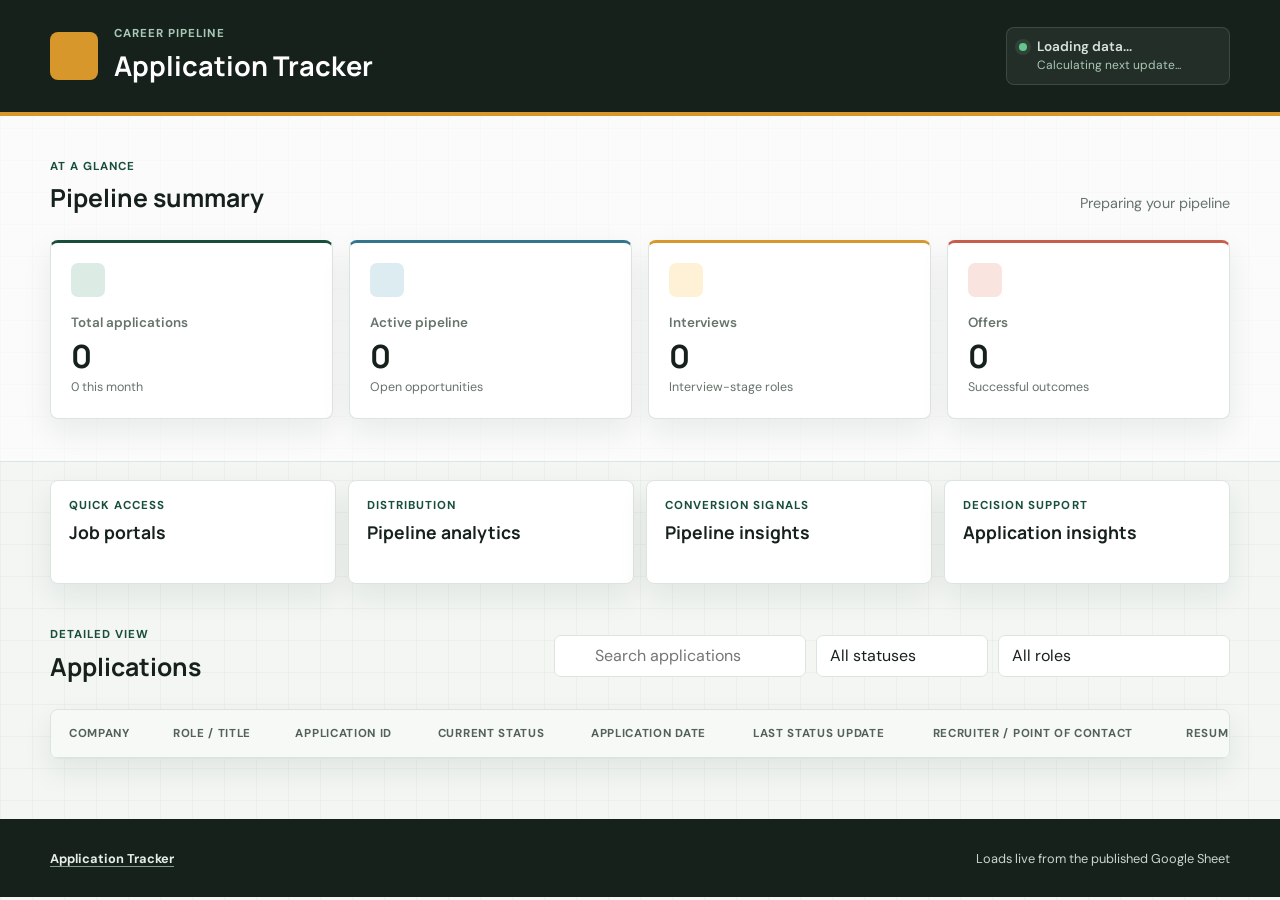
==== index.html @ a56d17dd "chore: update live sheet source" ====
<!doctype html>
<html lang="en">
<head>
  <meta charset="UTF-8">
  <meta name="viewport" content="width=device-width, initial-scale=1.0">
  <meta name="description" content="A live dashboard for tracking job applications, pipeline progress, referrals, and compensation.">
  <title>Application Tracker</title>
  <link rel="icon" href="favicon.svg" type="image/svg+xml">
  <link rel="preconnect" href="https://fonts.googleapis.com">
  <link rel="preconnect" href="https://fonts.gstatic.com" crossorigin>
  <link href="https://fonts.googleapis.com/css2?family=DM+Sans:wght@400;500;600;700&amp;family=Manrope:wght@600;700;800&amp;display=swap" rel="stylesheet">
  <link rel="stylesheet" href="styles.css">
  <script src="https://cdn.jsdelivr.net/npm/chart.js@4.4.7/dist/chart.umd.min.js" defer></script>
  <script src="https://cdn.jsdelivr.net/npm/papaparse@5.4.1/papaparse.min.js" defer></script>
  <script src="https://unpkg.com/lucide@0.468.0/dist/umd/lucide.min.js" defer></script>
  <script src="app.js" defer></script>
</head>
<body>
  <header class="site-header">
    <div class="shell header-inner">
      <div class="brand-block">
        <div class="brand-mark" aria-hidden="true"><i data-lucide="briefcase-business"></i></div>
        <div>
          <p class="eyebrow">Career pipeline</p>
          <h1>Application Tracker</h1>
        </div>
      </div>
      <div class="sync-state" title="Estimated from scheduled updates at 8:00 AM and 8:00 PM local time">
        <span class="sync-dot" aria-hidden="true"></span>
        <span class="sync-copy">
          <span id="syncLabel">Loading data...</span>
          <span id="syncCountdown">Calculating next update...</span>
        </span>
      </div>
    </div>
  </header>

  <main>
    <section class="summary-band" aria-labelledby="summaryHeading">
      <div class="shell">
        <div class="section-heading">
          <div>
            <p class="eyebrow">At a glance</p>
            <h2 id="summaryHeading">Pipeline summary</h2>
          </div>
          <p id="resultSummary" class="result-summary" aria-live="polite">Preparing your pipeline</p>
        </div>

        <div class="metrics-grid">
          <button class="metric metric-total" type="button" data-drilldown="all" title="View all applications">
            <span class="metric-icon" aria-hidden="true"><i data-lucide="files"></i></span>
            <p>Total applications</p>
            <strong id="totalMetric">0</strong>
            <span id="monthMetric">0 this month</span>
          </button>
          <button class="metric metric-active" type="button" data-drilldown="active" title="View active applications">
            <span class="metric-icon" aria-hidden="true"><i data-lucide="activity"></i></span>
            <p>Active pipeline</p>
            <strong id="activeMetric">0</strong>
            <span>Open opportunities</span>
          </button>
          <button class="metric metric-interview" type="button" data-drilldown="interview" title="View interview-stage applications">
            <span class="metric-icon" aria-hidden="true"><i data-lucide="messages-square"></i></span>
            <p>Interviews</p>
            <strong id="interviewMetric">0</strong>
            <span>Interview-stage roles</span>
          </button>
          <button class="metric metric-offer" type="button" data-drilldown="offer" title="View offers">
            <span class="metric-icon" aria-hidden="true"><i data-lucide="trophy"></i></span>
            <p>Offers</p>
            <strong id="offerMetric">0</strong>
            <span>Successful outcomes</span>
          </button>
        </div>
      </div>
    </section>

    <div class="expandable-sections shell">
    <section class="portals-section" aria-labelledby="portalsHeading">
      <div class="shell">
        <div class="section-heading compact-heading">
          <div>
            <p class="eyebrow">Quick access</p>
            <h2 id="portalsHeading">Job portals</h2>
          </div>
          <button id="toggleJobPortals" class="section-toggle" type="button" aria-label="Collapse Job portals" aria-expanded="false" aria-controls="jobPortalsContent">
            <span>Show portals</span>
            <i data-lucide="chevron-down" aria-hidden="true"></i>
          </button>
        </div>
        <nav id="jobPortalsContent" class="portal-grid" aria-label="Job application portals" hidden>
          <a class="portal-link" href="https://www.linkedin.com/jobs/" target="_blank" rel="noopener noreferrer">
            <span class="portal-logo"><img src="https://www.google.com/s2/favicons?domain=linkedin.com&amp;sz=128" alt=""></span>
            <span><strong>LinkedIn Jobs</strong><small>Professional network</small></span>
            <i data-lucide="external-link" aria-hidden="true"></i>
          </a>
          <a class="portal-link" href="https://www.dice.com/jobs" target="_blank" rel="noopener noreferrer">
            <span class="portal-logo"><img src="https://www.google.com/s2/favicons?domain=dice.com&amp;sz=128" alt=""></span>
            <span><strong>Dice</strong><small>Technology roles</small></span>
            <i data-lucide="external-link" aria-hidden="true"></i>
          </a>
          <a class="portal-link" href="https://jobright.ai/jobs/recommend" target="_blank" rel="noopener noreferrer">
            <span class="portal-logo"><img src="https://jobright.ai/favicon.ico" alt=""></span>
            <span><strong>Jobright</strong><small>AI job matching</small></span>
            <i data-lucide="external-link" aria-hidden="true"></i>
          </a>
          <a class="portal-link" href="https://www.indeed.com/" target="_blank" rel="noopener noreferrer">
            <span class="portal-logo"><img src="https://cdn.simpleicons.org/indeed" alt=""></span>
            <span><strong>Indeed</strong><small>Broad job search</small></span>
            <i data-lucide="external-link" aria-hidden="true"></i>
          </a>
          <a class="portal-link" href="https://www.glassdoor.com/Job/index.htm" target="_blank" rel="noopener noreferrer">
            <span class="portal-logo"><img src="https://cdn.simpleicons.org/glassdoor" alt=""></span>
            <span><strong>Glassdoor</strong><small>Jobs and company research</small></span>
            <i data-lucide="external-link" aria-hidden="true"></i>
          </a>
          <a class="portal-link" href="https://www.builtinseattle.com/jobs" target="_blank" rel="noopener noreferrer">
            <span class="portal-logo"><img src="https://www.google.com/s2/favicons?domain=builtinseattle.com&amp;sz=128" alt=""></span>
            <span><strong>Built In Seattle</strong><small>Local technology roles</small></span>
            <i data-lucide="external-link" aria-hidden="true"></i>
          </a>
          <a class="portal-link" href="https://wellfound.com/jobs" target="_blank" rel="noopener noreferrer">
            <span class="portal-logo"><img src="https://cdn.simpleicons.org/wellfound" alt=""></span>
            <span><strong>Wellfound</strong><small>Startup opportunities</small></span>
            <i data-lucide="external-link" aria-hidden="true"></i>
          </a>
          <a class="portal-link" href="https://www.levels.fyi/jobs" target="_blank" rel="noopener noreferrer">
            <span class="portal-logo"><img src="https://www.google.com/s2/favicons?domain=levels.fyi&amp;sz=128" alt=""></span>
            <span><strong>Levels.fyi Jobs</strong><small>Technology compensation</small></span>
            <i data-lucide="external-link" aria-hidden="true"></i>
          </a>
          <a class="portal-link" href="https://apply.careers.microsoft.com/careers" target="_blank" rel="noopener noreferrer">
            <span class="portal-logo"><img src="https://www.google.com/s2/favicons?domain=microsoft.com&amp;sz=128" alt=""></span>
            <span><strong>Microsoft Careers</strong><small>Direct applications</small></span>
            <i data-lucide="external-link" aria-hidden="true"></i>
          </a>
          <a class="portal-link" href="https://www.amazon.jobs/en/search" target="_blank" rel="noopener noreferrer">
            <span class="portal-logo"><img src="https://www.google.com/s2/favicons?domain=amazon.jobs&amp;sz=128" alt=""></span>
            <span><strong>Amazon Jobs</strong><small>Direct applications</small></span>
            <i data-lucide="external-link" aria-hidden="true"></i>
          </a>
          <a class="portal-link" href="https://www.google.com/about/careers/applications/jobs/results/" target="_blank" rel="noopener noreferrer">
            <span class="portal-logo"><img src="https://cdn.simpleicons.org/google" alt=""></span>
            <span><strong>Google Careers</strong><small>Direct applications</small></span>
            <i data-lucide="external-link" aria-hidden="true"></i>
          </a>
          <a class="portal-link" href="https://www.usajobs.gov/" target="_blank" rel="noopener noreferrer">
            <span class="portal-logo"><img src="https://www.google.com/s2/favicons?domain=usajobs.gov&amp;sz=128" alt=""></span>
            <span><strong>USAJOBS</strong><small>Federal opportunities</small></span>
            <i data-lucide="external-link" aria-hidden="true"></i>
          </a>
        </nav>
      </div>
    </section>

    <section class="analytics-section" aria-labelledby="analyticsHeading">
      <div class="shell">
        <div class="section-heading compact-heading">
          <div>
            <p class="eyebrow">Distribution</p>
            <h2 id="analyticsHeading">Pipeline analytics</h2>
          </div>
          <button id="togglePipelineAnalytics" class="section-toggle" type="button" aria-label="Collapse Pipeline analytics" aria-expanded="false" aria-controls="pipelineAnalyticsContent">
            <span>Show analytics</span>
            <i data-lucide="chevron-down" aria-hidden="true"></i>
          </button>
        </div>
        <div id="pipelineAnalyticsContent" class="collapsible-section-content" hidden>
          <div class="insight-carousel-controls" aria-label="Pipeline analytics navigation">
            <button id="previousAnalytics" type="button" title="Previous analytics card" aria-label="Previous analytics card">
              <i data-lucide="chevron-left" aria-hidden="true"></i>
            </button>
            <span id="analyticsPosition" aria-live="polite">1 of 2</span>
            <button id="nextAnalytics" type="button" title="Next analytics card" aria-label="Next analytics card">
              <i data-lucide="chevron-right" aria-hidden="true"></i>
            </button>
          </div>
          <div id="analyticsCarouselViewport" class="visual-carousel-viewport" tabindex="0" aria-label="Pipeline analytics cards">
            <div class="visual-carousel-track">
          <article class="chart-panel visual-carousel-card">
            <div class="panel-heading">
              <div>
                <h3>Applications by status</h3>
                <p>Current position across the pipeline</p>
              </div>
              <i data-lucide="pie-chart" aria-hidden="true"></i>
            </div>
            <div class="chart-frame"><canvas id="statusChart" role="img" aria-label="Applications by status. Select a chart segment to view matching applications."></canvas></div>
          </article>
          <article class="chart-panel visual-carousel-card">
            <div class="panel-heading">
              <div>
                <h3>Applications submitted</h3>
                <p>Daily volume over the last 30 days</p>
              </div>
              <i data-lucide="calendar-range" aria-hidden="true"></i>
            </div>
            <div class="chart-frame"><canvas id="timelineChart" role="img" aria-label="Applications submitted during the last 30 days."></canvas></div>
          </article>
            </div>
          </div>
        </div>
      </div>
    </section>

    <section class="insights-section" aria-labelledby="insightsHeading">
      <div class="shell">
        <div class="section-heading compact-heading">
          <div>
            <p class="eyebrow">Conversion signals</p>
            <h2 id="insightsHeading">Pipeline insights</h2>
          </div>
          <button id="togglePipelineInsights" class="section-toggle" type="button" aria-label="Collapse Pipeline insights" aria-expanded="false" aria-controls="pipelineInsightsContent">
            <span>Show insights</span>
            <i data-lucide="chevron-down" aria-hidden="true"></i>
          </button>
        </div>
        <div id="pipelineInsightsContent" class="collapsible-section-content" hidden>
          <div class="insight-carousel-controls" aria-label="Pipeline insights navigation">
            <button id="previousPipelineInsight" type="button" title="Previous pipeline insight" aria-label="Previous pipeline insight">
              <i data-lucide="chevron-left" aria-hidden="true"></i>
            </button>
            <span id="pipelineInsightPosition" aria-live="polite">1 of 2</span>
            <button id="nextPipelineInsight" type="button" title="Next pipeline insight" aria-label="Next pipeline insight">
              <i data-lucide="chevron-right" aria-hidden="true"></i>
            </button>
          </div>
          <div id="pipelineInsightsCarouselViewport" class="visual-carousel-viewport" tabindex="0" aria-label="Pipeline insight cards">
            <div class="visual-carousel-track">
          <article class="chart-panel visual-carousel-card">
            <div class="panel-heading">
              <div>
                <h3>Interview-stage funnel</h3>
                <p>Progression reported in the Interview Stage column</p>
              </div>
              <i data-lucide="funnel" aria-hidden="true"></i>
            </div>
            <div id="stageFunnel" class="stage-funnel" aria-label="Interview stage funnel"></div>
          </article>
          <article class="chart-panel visual-carousel-card">
            <div class="panel-heading">
              <div>
                <h3>Referral impact</h3>
                <p>Interview rate for referred and direct applications</p>
              </div>
              <i data-lucide="users" aria-hidden="true"></i>
            </div>
            <div class="referral-summary">
              <div><strong id="referredCount">0</strong><span>With referral</span></div>
              <div><strong id="directCount">0</strong><span>Without referral</span></div>
              <div><strong id="referralLift">N/A</strong><span>Interview-rate lift</span></div>
            </div>
            <div class="chart-frame referral-frame"><canvas id="referralChart" role="img" aria-label="Referral and interview outcome comparison."></canvas></div>
            <p id="referralNote" class="data-note"></p>
          </article>
            </div>
          </div>
        </div>
      </div>
    </section>

    <section class="intelligence-section" aria-labelledby="intelligenceHeading">
      <div class="shell">
        <div class="section-heading compact-heading">
          <div>
            <p class="eyebrow">Decision support</p>
            <h2 id="intelligenceHeading">Application insights</h2>
          </div>
          <button id="toggleApplicationInsights" class="section-toggle" type="button" aria-label="Collapse Application insights" aria-expanded="false" aria-controls="applicationInsightsContent">
            <span>Show insights</span>
            <i data-lucide="chevron-down" aria-hidden="true"></i>
          </button>
        </div>
        <div id="applicationInsightsContent" class="collapsible-section-content" hidden>
          <div class="insight-carousel-controls" aria-label="Application insight navigation">
            <button id="previousInsights" type="button" title="Previous insights" aria-label="Previous insights">
              <i data-lucide="chevron-left" aria-hidden="true"></i>
            </button>
            <span id="insightPosition" aria-live="polite">1-2 of 8</span>
            <button id="nextInsights" type="button" title="Next insights" aria-label="Next insights">
              <i data-lucide="chevron-right" aria-hidden="true"></i>
            </button>
          </div>
          <div id="insightCarouselViewport" class="insight-carousel-viewport" tabindex="0" aria-label="Application insight cards">
            <div class="intelligence-grid">
          <article class="insight-panel">
            <div class="panel-heading">
              <div><h3>Pipeline health</h3><p>Active, stale, and waiting applications</p></div>
              <i data-lucide="heart-pulse" aria-hidden="true"></i>
            </div>
            <div id="pipelineHealthInsight" class="insight-content"></div>
          </article>
          <article class="insight-panel">
            <div class="panel-heading">
              <div><h3>Response & interview rates</h3><p>Conversion across the complete portfolio</p></div>
              <i data-lucide="messages-square" aria-hidden="true"></i>
            </div>
            <div id="responseInsight" class="insight-content"></div>
          </article>
          <article class="insight-panel">
            <div class="panel-heading">
              <div><h3>Application aging</h3><p>Time since the latest recorded activity</p></div>
              <i data-lucide="hourglass" aria-hidden="true"></i>
            </div>
            <div id="agingInsight" class="insight-content"></div>
          </article>
          <article class="insight-panel">
            <div class="panel-heading">
              <div><h3>Source effectiveness</h3><p>Volume and interview conversion by portal</p></div>
              <i data-lucide="radio-tower" aria-hidden="true"></i>
            </div>
            <div id="sourceInsight" class="insight-content"></div>
          </article>
          <article class="insight-panel">
            <div class="panel-heading">
              <div><h3>Company insights</h3><p>Pipeline concentration and outcomes</p></div>
              <i data-lucide="building-2" aria-hidden="true"></i>
            </div>
            <div id="companyInsight" class="insight-content"></div>
          </article>
          <article class="insight-panel">
            <div class="panel-heading">
              <div><h3>Role insights</h3><p>Targeting patterns and conversion</p></div>
              <i data-lucide="briefcase-business" aria-hidden="true"></i>
            </div>
            <div id="roleInsight" class="insight-content"></div>
          </article>
          <article class="insight-panel action-panel">
            <div class="panel-heading">
              <div><h3>Action center</h3><p>Records that need attention or enrichment</p></div>
              <i data-lucide="list-checks" aria-hidden="true"></i>
            </div>
            <div id="actionInsight" class="insight-content"></div>
          </article>
          <article class="insight-panel">
            <div class="panel-heading">
              <div><h3>Weekly cadence</h3><p>This week compared with the prior week</p></div>
              <i data-lucide="calendar-clock" aria-hidden="true"></i>
            </div>
            <div id="weeklyInsight" class="insight-content"></div>
          </article>
            </div>
          </div>
        </div>
      </div>
    </section>

    </div>

    <section class="applications-section" aria-labelledby="applicationsHeading">
      <div class="shell">
        <div class="section-heading applications-heading">
          <div>
            <p class="eyebrow">Detailed view</p>
            <h2 id="applicationsHeading">Applications</h2>
          </div>
          <div class="filters" role="search">
            <label class="search-control">
              <i data-lucide="search" aria-hidden="true"></i>
              <span class="sr-only">Search applications</span>
              <input id="searchInput" type="search" placeholder="Search applications" autocomplete="off">
            </label>
            <label class="select-control">
              <span class="sr-only">Filter by status</span>
              <select id="statusFilter">
                <option value="">All statuses</option>
              </select>
              <i data-lucide="chevron-down" aria-hidden="true"></i>
            </label>
            <label class="select-control role-control">
              <span class="sr-only">Filter by role</span>
              <select id="roleFilter">
                <option value="">All roles</option>
              </select>
              <i data-lucide="chevron-down" aria-hidden="true"></i>
            </label>
          </div>
        </div>

        <div id="drilldownBar" class="drilldown-bar" hidden aria-live="polite">
          <div>
            <span>Viewing</span>
            <strong id="drilldownLabel">All applications</strong>
          </div>
          <button id="clearDrilldown" type="button">
            <i data-lucide="x" aria-hidden="true"></i>
            Clear drill-down
          </button>
        </div>
        <div id="loadMessage" class="load-message" hidden role="status"></div>
        <div class="table-wrap">
          <table>
            <thead>
              <tr>
                <th scope="col" data-filter-key="company">Company</th>
                <th scope="col" data-filter-key="role">Role / Title</th>
                <th scope="col" data-filter-key="applicationId">Application ID</th>
                <th scope="col" data-filter-key="status">Current Status</th>
                <th scope="col" data-filter-key="date">Application Date</th>
                <th scope="col" data-filter-key="lastUpdate">Last Status Update</th>
                <th scope="col" data-filter-key="recruiter">Recruiter / Point of Contact</th>
                <th scope="col" data-filter-key="resumeVersion">Resume Version</th>
                <th scope="col" data-filter-key="interviewStage">Interview Stage</th>
                <th scope="col" data-filter-key="salaryBand">Salary Band</th>
                <th scope="col" data-filter-key="referral">Referral</th>
                <th scope="col" data-filter-key="location">Location / Work Mode</th>
                <th scope="col" data-filter-key="source">Portal / Source</th>
                <th scope="col" data-filter-key="nextAction">Action Required / Next Steps</th>
                <th scope="col" data-filter-key="notes">Notes / Verification Evidence</th>
                <th scope="col" data-filter-key="latestEmailLink">Latest Email Link</th>
              </tr>
            </thead>
            <tbody id="applicationsBody"></tbody>
          </table>
        </div>
        <div id="emptyState" class="empty-state" hidden>
          <i data-lucide="inbox" aria-hidden="true"></i>
          <h3>No applications found</h3>
          <p id="emptyStateText">Your synced applications will appear here.</p>
        </div>
        <div id="pagination" class="pagination" hidden>
          <p id="pageSummary">Showing 0 applications</p>
          <div>
            <button id="previousPage" type="button" title="Previous page" aria-label="Previous page">
              <i data-lucide="chevron-left" aria-hidden="true"></i>
            </button>
            <span id="pageIndicator">Page 1 of 1</span>
            <button id="nextPage" type="button" title="Next page" aria-label="Next page">
              <i data-lucide="chevron-right" aria-hidden="true"></i>
            </button>
          </div>
        </div>
      </div>
    </section>
  </main>

  <dialog id="kpiDrilldownDialog" class="kpi-dialog" aria-labelledby="kpiDialogTitle">
    <div class="kpi-dialog-header">
      <div>
        <p class="eyebrow">KPI drill-down</p>
        <h2 id="kpiDialogTitle">Applications</h2>
        <p id="kpiDialogSummary" class="result-summary"></p>
      </div>
      <button id="closeKpiDialog" class="dialog-close" type="button" title="Close" aria-label="Close KPI drill-down">
        <i data-lucide="x" aria-hidden="true"></i>
      </button>
    </div>
    <section id="offerCompensation" class="offer-compensation" aria-labelledby="compensationHeading" hidden>
      <div class="offer-compensation-heading">
        <div>
          <p class="eyebrow">Offer details</p>
          <h3 id="compensationHeading">Compensation overview</h3>
        </div>
        <p id="compensationSummary" class="result-summary"></p>
      </div>
      <div class="compensation-wrap">
        <table class="compensation-table">
          <thead>
            <tr>
              <th scope="col">Company</th>
              <th scope="col">Role</th>
              <th scope="col">Salary band</th>
              <th scope="col">Status</th>
            </tr>
          </thead>
          <tbody id="compensationBody"></tbody>
        </table>
        <div id="compensationEmpty" class="inline-empty" hidden>
          <i data-lucide="badge-dollar-sign" aria-hidden="true"></i>
          <div><strong>No salary bands recorded</strong><span>Offer compensation will appear here when Salary Band values are added.</span></div>
        </div>
      </div>
    </section>
    <div id="kpiDialogTableWrap" class="kpi-dialog-table-wrap">
      <table class="kpi-dialog-table">
        <thead>
          <tr>
            <th scope="col">Company</th>
            <th scope="col">Role</th>
            <th scope="col">Status</th>
            <th scope="col">Interview Stage</th>
            <th scope="col">Applied</th>
            <th scope="col">Latest Email</th>
          </tr>
        </thead>
        <tbody id="kpiDrilldownBody"></tbody>
      </table>
    </div>
    <div id="kpiDialogEmpty" class="inline-empty" hidden>
      <i data-lucide="inbox" aria-hidden="true"></i>
      <div><strong>No matching applications</strong><span>This KPI has no records yet.</span></div>
    </div>
  </dialog>

  <dialog id="insightDetailDialog" class="kpi-dialog insight-detail-dialog" aria-labelledby="insightDialogTitle">
    <div class="kpi-dialog-header">
      <div>
        <p class="eyebrow">Application insight</p>
        <h2 id="insightDialogTitle">Insight details</h2>
        <p id="insightDialogSummary" class="result-summary"></p>
      </div>
      <button id="closeInsightDialog" class="dialog-close" type="button" title="Close" aria-label="Close insight details">
        <i data-lucide="x" aria-hidden="true"></i>
      </button>
    </div>
    <div id="insightDialogBody" class="insight-dialog-body"></div>
  </dialog>

  <dialog id="visualizationDetailDialog" class="kpi-dialog visualization-detail-dialog" aria-labelledby="visualizationDialogTitle">
    <div class="kpi-dialog-header">
      <div>
        <p class="eyebrow">Expanded view</p>
        <h2 id="visualizationDialogTitle">Visualization details</h2>
        <p id="visualizationDialogSummary" class="result-summary"></p>
      </div>
      <button id="closeVisualizationDialog" class="dialog-close" type="button" title="Close" aria-label="Close expanded visualization">
        <i data-lucide="x" aria-hidden="true"></i>
      </button>
    </div>
    <div id="visualizationDialogBody" class="visualization-dialog-body"></div>
  </dialog>

  <div id="columnFilterMenu" class="column-filter-menu" role="dialog" aria-labelledby="columnFilterTitle" hidden>
    <div class="column-filter-heading">
      <div>
        <span>Filter column</span>
        <strong id="columnFilterTitle">Column</strong>
      </div>
      <button id="closeColumnFilter" type="button" title="Close filter" aria-label="Close column filter">
        <i data-lucide="x" aria-hidden="true"></i>
      </button>
    </div>
    <label class="column-filter-search">
      <i data-lucide="search" aria-hidden="true"></i>
      <span class="sr-only">Search column values</span>
      <input id="columnFilterSearch" type="search" placeholder="Search values" autocomplete="off">
    </label>
    <div class="column-filter-actions">
      <button id="selectAllColumnValues" type="button">Select all</button>
      <button id="clearColumnValues" type="button">Select none</button>
    </div>
    <div id="columnFilterOptions" class="column-filter-options"></div>
    <div class="column-filter-footer">
      <span id="columnFilterSelection">All values selected</span>
      <button id="applyColumnFilter" type="button">Apply</button>
    </div>
  </div>

  <footer>
    <div class="shell footer-inner">
      <a href="https://docs.google.com/spreadsheets/d/e/2PACX-1vSfFCkkC85sZ8yNJKLp9A7hqnzoaHT7aOVtRQgnWvNp9-0VVUyS_98k7h85oyB_m2lbD-V4J4LUaaPC/pubhtml" target="_blank" rel="noopener noreferrer" title="Open published Google Sheet">
        Application Tracker
        <i data-lucide="external-link" aria-hidden="true"></i>
      </a>
      <span>Loads live from the published Google Sheet</span>
    </div>
  </footer>
</body>
</html>
---- styles.css ----
:root {
  --ink: #17211b;
  --muted: #66736b;
  --line: #dce4de;
  --paper: #ffffff;
  --canvas: #f3f6f3;
  --forest: #184f3a;
  --forest-soft: #dcebe4;
  --amber: #d7972a;
  --amber-soft: #fff1d6;
  --coral: #c95d4b;
  --coral-soft: #f9e4df;
  --blue: #33758d;
  --blue-soft: #dcecf1;
  --shadow: 0 12px 30px rgba(28, 45, 35, 0.08);
}

* {
  box-sizing: border-box;
}

body {
  margin: 0;
  min-width: 320px;
  color: var(--ink);
  background-color: var(--canvas);
  background-image:
    linear-gradient(rgba(24, 79, 58, 0.035) 1px, transparent 1px),
    linear-gradient(90deg, rgba(24, 79, 58, 0.035) 1px, transparent 1px);
  background-size: 32px 32px;
  font-family: "DM Sans", sans-serif;
  line-height: 1.5;
}

button,
input,
select {
  font: inherit;
}

.shell {
  width: min(1180px, calc(100% - 40px));
  margin: 0 auto;
}

.site-header {
  color: var(--paper);
  background: var(--ink);
  border-bottom: 4px solid var(--amber);
}

.header-inner {
  min-height: 112px;
  display: flex;
  align-items: center;
  justify-content: space-between;
  gap: 24px;
}

.brand-block,
.sync-state,
.filters,
.panel-heading,
.footer-inner {
  display: flex;
  align-items: center;
}

.brand-block {
  gap: 16px;
}

.brand-mark {
  width: 48px;
  height: 48px;
  display: grid;
  place-items: center;
  color: var(--ink);
  background: var(--amber);
  border-radius: 8px;
}

.brand-mark svg {
  width: 25px;
  height: 25px;
}

.eyebrow {
  margin: 0 0 4px;
  color: var(--forest);
  font-size: 0.72rem;
  font-weight: 700;
  letter-spacing: 0.09em;
  text-transform: uppercase;
}

.site-header .eyebrow {
  color: #a9c9b8;
}

h1,
h2,
h3,
p {
  margin-top: 0;
}

h1,
h2,
h3,
strong {
  font-family: "Manrope", sans-serif;
}

h1 {
  margin-bottom: 0;
  font-size: 1.7rem;
  letter-spacing: 0;
}

h2 {
  margin-bottom: 0;
  font-size: 1.55rem;
  letter-spacing: 0;
}

h3 {
  margin-bottom: 4px;
  font-size: 1rem;
  letter-spacing: 0;
}

.sync-state {
  min-width: 224px;
  padding: 10px 12px;
  align-items: flex-start;
  gap: 10px;
  color: #d9e3dd;
  background: rgba(255, 255, 255, 0.06);
  border: 1px solid rgba(255, 255, 255, 0.12);
  border-radius: 8px;
  font-size: 0.85rem;
  white-space: nowrap;
}

.sync-dot {
  width: 8px;
  height: 8px;
  margin-top: 5px;
  flex: 0 0 auto;
  background: #69c58f;
  border-radius: 50%;
  box-shadow: 0 0 0 4px rgba(105, 197, 143, 0.14);
}

.sync-copy {
  display: grid;
  gap: 2px;
  line-height: 1.3;
}

#syncLabel {
  font-weight: 600;
}

#syncCountdown {
  color: #a9c9b8;
  font-size: 0.75rem;
  font-variant-numeric: tabular-nums;
}

.summary-band,
.portals-section,
.analytics-section,
.insights-section,
.intelligence-section,
.applications-section {
  padding: 42px 0;
}

.summary-band {
  background: rgba(255, 255, 255, 0.62);
  border-bottom: 1px solid var(--line);
}

.expandable-sections {
  padding: 18px 0;
  display: grid;
  grid-template-columns: repeat(4, minmax(0, 1fr));
  align-items: start;
  gap: 12px;
}

.expandable-sections > section {
  min-width: 0;
  padding: 0;
}

.expandable-sections > section > .shell {
  width: 100%;
  min-height: 104px;
  padding: 16px 18px;
  background: var(--paper);
  border: 1px solid var(--line);
  border-radius: 8px;
  box-shadow: var(--shadow);
  cursor: pointer;
  transition: border-color 160ms ease, box-shadow 160ms ease, transform 160ms ease;
}

.expandable-sections > section:not(.is-expanded) > .shell:hover {
  transform: translateY(-2px);
  border-color: #a9beb1;
  box-shadow: 0 16px 34px rgba(28, 45, 35, 0.12);
}

.expandable-sections > section:not(.is-expanded) > .shell:focus-visible {
  border-color: var(--forest);
  outline: 3px solid rgba(24, 79, 58, 0.16);
  outline-offset: 2px;
}

.expandable-sections > section:not(.is-expanded) .section-heading {
  margin: 0;
  align-items: stretch;
  flex-direction: column;
  justify-content: flex-start;
  gap: 0;
}

.expandable-sections > section:not(.is-expanded) .section-heading h2 {
  font-size: 1.1rem;
}

.expandable-sections > section:not(.is-expanded) .section-toggle {
  display: none;
}

.expandable-sections > section.is-expanded {
  grid-column: 1 / -1;
}

.expandable-sections > section.is-expanded > .shell {
  min-height: 0;
  padding: 24px;
  cursor: default;
}

.analytics-section {
  padding-bottom: 20px;
}

.insights-section,
.intelligence-section {
  padding-top: 20px;
  padding-bottom: 20px;
}

.portals-section {
  padding-bottom: 20px;
}

.portal-grid {
  display: grid;
  grid-template-columns: repeat(4, minmax(0, 1fr));
  gap: 12px;
}

.portal-link {
  min-width: 0;
  min-height: 72px;
  padding: 12px;
  display: grid;
  grid-template-columns: 38px minmax(0, 1fr) 16px;
  align-items: center;
  gap: 11px;
  color: var(--ink);
  background: var(--paper);
  border: 1px solid var(--line);
  border-radius: 8px;
  box-shadow: 0 7px 18px rgba(28, 45, 35, 0.06);
  text-decoration: none;
  transition: border-color 160ms ease, box-shadow 160ms ease, transform 160ms ease;
}

.portal-link:hover {
  transform: translateY(-2px);
  border-color: #a9beb1;
  box-shadow: 0 12px 24px rgba(28, 45, 35, 0.1);
}

.portal-link:focus-visible {
  border-color: var(--forest);
  outline: 3px solid rgba(24, 79, 58, 0.16);
  outline-offset: 2px;
}

.portal-logo {
  width: 38px;
  height: 38px;
  display: grid;
  place-items: center;
  background: #f5f7f5;
  border: 1px solid #e4e9e6;
  border-radius: 7px;
}

.portal-logo img {
  width: 23px;
  height: 23px;
  object-fit: contain;
}

.portal-link > span:nth-child(2) {
  min-width: 0;
}

.portal-link strong,
.portal-link small {
  overflow: hidden;
  display: block;
  text-overflow: ellipsis;
  white-space: nowrap;
}

.portal-link strong {
  font-family: "Manrope", sans-serif;
  font-size: 0.86rem;
}

.portal-link small {
  margin-top: 2px;
  color: var(--muted);
  font-size: 0.71rem;
}

.portal-link > svg {
  width: 15px;
  height: 15px;
  color: #87938c;
}

.applications-section {
  padding-top: 24px;
  padding-bottom: 60px;
}

.section-heading {
  margin-bottom: 24px;
  display: flex;
  align-items: end;
  justify-content: space-between;
  gap: 20px;
}

.compact-heading {
  margin-bottom: 18px;
}

.section-toggle {
  width: 34px;
  height: 34px;
  padding: 0;
  display: inline-flex;
  align-items: center;
  justify-content: center;
  color: var(--forest);
  background: #f4f7f5;
  border: 1px solid #bdcbc2;
  border-radius: 6px;
  font: inherit;
  font-size: 0.82rem;
  font-weight: 700;
  cursor: pointer;
}

.section-toggle span {
  width: 1px;
  height: 1px;
  margin: -1px;
  padding: 0;
  position: absolute;
  overflow: hidden;
  clip: rect(0, 0, 0, 0);
  white-space: nowrap;
  border: 0;
}

.section-toggle:hover,
.section-toggle:focus-visible {
  border-color: var(--forest);
  outline: 3px solid rgba(24, 79, 58, 0.12);
  outline-offset: 1px;
}

.section-toggle svg {
  width: 16px;
  height: 16px;
  transition: transform 160ms ease;
}

.section-toggle[aria-expanded="true"] svg {
  transform: rotate(180deg);
}

.collapsible-section-content > .insight-carousel-controls {
  margin-bottom: 12px;
  justify-content: flex-end;
}

.result-summary {
  margin-bottom: 2px;
  color: var(--muted);
  font-size: 0.9rem;
}

.metrics-grid {
  display: grid;
  grid-template-columns: repeat(4, minmax(0, 1fr));
  gap: 16px;
}

.metric {
  width: 100%;
  min-height: 174px;
  padding: 20px;
  position: relative;
  color: var(--ink);
  background: var(--paper);
  border: 1px solid var(--line);
  border-top: 3px solid var(--forest);
  border-radius: 8px;
  box-shadow: var(--shadow);
  cursor: pointer;
  text-align: left;
  transition: border-color 160ms ease, box-shadow 160ms ease, transform 160ms ease;
}

.metric:hover {
  transform: translateY(-2px);
  box-shadow: 0 16px 34px rgba(28, 45, 35, 0.12);
}

.metric:focus-visible,
.metric.is-active {
  border-color: var(--forest);
  outline: 3px solid rgba(24, 79, 58, 0.16);
  outline-offset: 2px;
}

.metric-active {
  border-top-color: var(--blue);
}

.metric-interview {
  border-top-color: var(--amber);
}

.metric-offer {
  border-top-color: var(--coral);
}

.metric-icon {
  width: 34px;
  height: 34px;
  margin-bottom: 16px;
  display: grid;
  place-items: center;
  color: var(--forest);
  background: var(--forest-soft);
  border-radius: 7px;
}

.metric-active .metric-icon {
  color: var(--blue);
  background: var(--blue-soft);
}

.metric-interview .metric-icon {
  color: #9b6816;
  background: var(--amber-soft);
}

.metric-offer .metric-icon {
  color: var(--coral);
  background: var(--coral-soft);
}

.metric-icon svg {
  width: 18px;
  height: 18px;
}

.metric p {
  margin-bottom: 4px;
  color: var(--muted);
  font-size: 0.84rem;
  font-weight: 600;
}

.metric strong {
  display: block;
  font-size: 2rem;
  line-height: 1.15;
}

.metric > span:last-child {
  color: var(--muted);
  font-size: 0.78rem;
}

.charts-grid {
  display: grid;
  grid-template-columns: minmax(0, 0.9fr) minmax(0, 1.1fr);
  gap: 18px;
}

.insights-grid {
  display: grid;
  grid-template-columns: repeat(2, minmax(0, 1fr));
  gap: 18px;
}

.visual-carousel-viewport {
  overflow-x: auto;
  overflow-y: hidden;
  scroll-behavior: smooth;
  scroll-snap-type: x proximity;
  scrollbar-width: none;
}

.visual-carousel-viewport::-webkit-scrollbar {
  display: none;
}

.visual-carousel-track {
  display: grid;
  grid-auto-flow: column;
  grid-auto-columns: 100%;
  gap: 18px;
}

.visual-carousel-card {
  scroll-snap-align: start;
  cursor: pointer;
  transition: border-color 160ms ease, box-shadow 160ms ease, transform 160ms ease;
}

.visual-carousel-card:hover {
  transform: translateY(-2px);
  border-color: #a9beb1;
  box-shadow: 0 16px 34px rgba(28, 45, 35, 0.12);
}

.visual-carousel-card:focus-visible {
  border-color: var(--forest);
  outline: 3px solid rgba(24, 79, 58, 0.16);
  outline-offset: -3px;
}

.visual-carousel-card canvas {
  cursor: default;
}

#statusChart {
  cursor: pointer;
}

.intelligence-grid {
  display: grid;
  grid-auto-flow: column;
  grid-auto-columns: calc((100% - 18px) / 2);
  gap: 18px;
}

.insight-carousel-viewport {
  overflow-x: auto;
  overflow-y: hidden;
  scroll-behavior: smooth;
  scroll-snap-type: x proximity;
  scrollbar-width: none;
}

.insight-carousel-viewport::-webkit-scrollbar {
  display: none;
}

.insight-carousel-controls {
  display: flex;
  align-items: center;
  gap: 9px;
}

.insight-carousel-controls button {
  width: 36px;
  height: 36px;
  padding: 0;
  display: grid;
  place-items: center;
  color: var(--forest);
  background: var(--paper);
  border: 1px solid #bdcbc2;
  border-radius: 6px;
  cursor: pointer;
}

.insight-carousel-controls button:hover:not(:disabled),
.insight-carousel-controls button:focus-visible {
  border-color: var(--forest);
  outline: 3px solid rgba(24, 79, 58, 0.12);
  outline-offset: 1px;
}

.insight-carousel-controls button:disabled {
  color: #aeb8b2;
  background: #f2f4f2;
  cursor: not-allowed;
}

.insight-carousel-controls svg {
  width: 17px;
  height: 17px;
}

#insightPosition {
  min-width: 74px;
  color: var(--muted);
  font-size: 0.78rem;
  font-weight: 700;
  text-align: center;
}

.insight-panel {
  min-width: 0;
  padding: 22px;
  scroll-snap-align: start;
  background: var(--paper);
  border: 1px solid var(--line);
  border-radius: 8px;
  box-shadow: var(--shadow);
  cursor: pointer;
  transition: border-color 160ms ease, box-shadow 160ms ease, transform 160ms ease;
}

.insight-panel:hover {
  transform: translateY(-2px);
  border-color: #a9beb1;
  box-shadow: 0 16px 34px rgba(28, 45, 35, 0.12);
}

.insight-panel:focus-visible {
  border-color: var(--forest);
  outline: 3px solid rgba(24, 79, 58, 0.16);
  outline-offset: -3px;
}

.insight-content {
  margin-top: 18px;
}

.insight-metrics {
  display: grid;
  grid-template-columns: repeat(4, minmax(0, 1fr));
  gap: 8px;
}

.insight-metric {
  min-width: 0;
  padding: 10px;
  background: #f7f9f7;
  border: 1px solid #e6ebe7;
  border-radius: 7px;
}

.insight-metric strong,
.insight-metric span,
.insight-metric small {
  display: block;
}

.insight-metric strong {
  overflow: hidden;
  color: var(--forest);
  font-size: 1.05rem;
  line-height: 1.25;
  text-overflow: ellipsis;
  white-space: nowrap;
}

.insight-metric span {
  margin-top: 3px;
  color: var(--ink);
  font-size: 0.68rem;
  font-weight: 700;
  line-height: 1.35;
}

.insight-metric small {
  margin-top: 3px;
  overflow: hidden;
  color: var(--muted);
  font-size: 0.62rem;
  text-overflow: ellipsis;
  white-space: nowrap;
}

.insight-list {
  margin-top: 14px;
  border-top: 1px solid var(--line);
}

.insight-row {
  min-height: 48px;
  padding: 9px 2px;
  display: flex;
  align-items: center;
  justify-content: space-between;
  gap: 14px;
  border-bottom: 1px solid #edf0ee;
}

.insight-row:last-child {
  border-bottom: 0;
}

.insight-row > div {
  min-width: 0;
}

.insight-row strong,
.insight-row span {
  overflow: hidden;
  display: block;
  text-overflow: ellipsis;
  white-space: nowrap;
}

.insight-row strong {
  font-size: 0.78rem;
}

.insight-row span {
  margin-top: 2px;
  color: var(--muted);
  font-size: 0.68rem;
}

.insight-row b {
  flex: 0 0 auto;
  color: var(--forest);
  font-family: "Manrope", sans-serif;
  font-size: 0.78rem;
}

.insight-note {
  margin: 12px 0 0;
  padding-top: 10px;
  color: var(--muted);
  border-top: 1px solid var(--line);
  font-size: 0.68rem;
  line-height: 1.45;
}

.action-panel {
  border-top: 3px solid var(--amber);
}

.insight-dialog-body {
  max-height: min(620px, calc(100dvh - 155px));
  padding: 22px;
  overflow: auto;
}

.insight-dialog-body .insight-content {
  margin: 0;
}

.insight-detail-dialog .insight-metric strong {
  font-size: 1.25rem;
}

.visualization-dialog-body {
  max-height: min(650px, calc(100dvh - 135px));
  padding: 22px;
  overflow: auto;
}

.visualization-dialog-body .chart-panel {
  width: 100%;
  padding: 0;
  border: 0;
  box-shadow: none;
  cursor: default;
  transform: none;
}

.visualization-dialog-body .panel-heading {
  display: none;
}

.visualization-dialog-body .chart-frame {
  height: min(460px, calc(100dvh - 235px));
  margin-top: 0;
}

.visualization-dialog-body .referral-summary {
  margin-top: 0;
}

.visualization-dialog-body .referral-frame {
  height: min(360px, calc(100dvh - 330px));
  margin-top: 16px;
}

.visualization-dialog-body .stage-funnel {
  margin-top: 0;
}

.chart-panel {
  min-width: 0;
  padding: 22px;
  background: var(--paper);
  border: 1px solid var(--line);
  border-radius: 8px;
  box-shadow: var(--shadow);
}

.panel-heading {
  min-height: 52px;
  justify-content: space-between;
  gap: 16px;
}

.panel-heading p {
  margin-bottom: 0;
  color: var(--muted);
  font-size: 0.82rem;
}

.panel-heading > svg {
  flex: 0 0 auto;
  color: var(--forest);
}

.chart-frame {
  min-width: 0;
  height: 290px;
  margin-top: 18px;
  position: relative;
}

.chart-frame canvas {
  max-width: 100%;
}

#statusChart {
  cursor: pointer;
}

.stage-funnel {
  margin-top: 18px;
}

.funnel-row + .funnel-row {
  margin-top: 13px;
}

.funnel-label {
  margin-bottom: 5px;
  display: flex;
  align-items: center;
  justify-content: space-between;
  gap: 16px;
  font-size: 0.8rem;
}

.funnel-label span {
  color: var(--muted);
}

.funnel-track {
  height: 9px;
  overflow: hidden;
  background: #edf1ee;
  border-radius: 4px;
}

.funnel-track span {
  height: 100%;
  display: block;
  background: var(--forest);
  border-radius: 4px;
}

.funnel-row:nth-child(2) .funnel-track span,
.funnel-row:nth-child(3) .funnel-track span {
  background: var(--blue);
}

.funnel-row:nth-child(4) .funnel-track span,
.funnel-row:nth-child(5) .funnel-track span {
  background: var(--amber);
}

.funnel-row:nth-child(6) .funnel-track span {
  background: var(--coral);
}

.funnel-terminal,
.data-note {
  margin: 15px 0 0;
  color: var(--muted);
  font-size: 0.76rem;
}

.funnel-terminal {
  padding-top: 12px;
  border-top: 1px solid var(--line);
}

.referral-summary {
  margin-top: 18px;
  display: grid;
  grid-template-columns: repeat(3, minmax(0, 1fr));
  gap: 8px;
}

.referral-summary > div {
  min-width: 0;
  padding: 10px;
  background: #f7f9f7;
  border: 1px solid #e6ebe7;
  border-radius: 7px;
}

.referral-summary strong,
.referral-summary span {
  display: block;
}

.referral-summary strong {
  font-size: 1.05rem;
}

.referral-summary span {
  margin-top: 2px;
  color: var(--muted);
  font-size: 0.68rem;
}

.referral-frame {
  height: 180px;
  margin-top: 12px;
}

.compensation-wrap {
  overflow-x: auto;
  background: var(--paper);
  border: 1px solid var(--line);
  border-radius: 8px;
}

.compensation-table {
  min-width: 720px;
}

.inline-empty {
  min-height: 120px;
  padding: 24px;
  display: flex;
  align-items: center;
  justify-content: center;
  gap: 13px;
  color: var(--muted);
  text-align: left;
}

.inline-empty svg {
  flex: 0 0 auto;
  color: var(--forest);
}

.inline-empty strong,
.inline-empty span {
  display: block;
}

.inline-empty strong {
  color: var(--ink);
  font-size: 0.88rem;
}

.inline-empty span {
  margin-top: 3px;
  font-size: 0.78rem;
}

.applications-heading {
  align-items: center;
}

.filters {
  gap: 10px;
}

.search-control,
.select-control {
  height: 42px;
  position: relative;
  display: flex;
  align-items: center;
  color: var(--muted);
  background: var(--paper);
  border: 1px solid var(--line);
  border-radius: 7px;
}

.search-control:focus-within,
.select-control:focus-within {
  border-color: var(--forest);
  box-shadow: 0 0 0 3px rgba(24, 79, 58, 0.12);
}

.search-control svg,
.select-control svg {
  width: 17px;
  height: 17px;
  position: absolute;
  pointer-events: none;
}

.search-control svg {
  left: 13px;
}

.select-control svg {
  right: 11px;
}

.search-control input,
.select-control select {
  height: 100%;
  color: var(--ink);
  background: transparent;
  border: 0;
  outline: 0;
}

.search-control input {
  width: 250px;
  padding: 0 14px 0 40px;
}

.select-control select {
  min-width: 170px;
  padding: 0 38px 0 13px;
  appearance: none;
}

.role-control select {
  width: 230px;
}

.drilldown-bar {
  min-height: 48px;
  margin-bottom: 14px;
  padding: 9px 10px 9px 15px;
  display: flex;
  align-items: center;
  justify-content: space-between;
  gap: 16px;
  color: #315342;
  background: var(--forest-soft);
  border: 1px solid #bfd4c7;
  border-radius: 7px;
}

.drilldown-bar span {
  margin-right: 6px;
  color: var(--muted);
  font-size: 0.78rem;
}

.drilldown-bar strong {
  font-size: 0.86rem;
}

.drilldown-bar button {
  height: 32px;
  padding: 0 10px;
  display: inline-flex;
  align-items: center;
  gap: 6px;
  color: var(--forest);
  background: var(--paper);
  border: 1px solid #b8cbbf;
  border-radius: 6px;
  cursor: pointer;
  font-size: 0.78rem;
  font-weight: 700;
}

.drilldown-bar button:hover,
.drilldown-bar button:focus-visible {
  border-color: var(--forest);
  outline: 2px solid rgba(24, 79, 58, 0.12);
  outline-offset: 1px;
}

.drilldown-bar svg {
  width: 15px;
  height: 15px;
}

.table-wrap {
  overflow-x: auto;
  background: var(--paper);
  border: 1px solid var(--line);
  border-radius: 8px;
  box-shadow: var(--shadow);
}

table {
  width: 100%;
  min-width: 2700px;
  border-collapse: collapse;
}

.compensation-table {
  min-width: 720px;
}

th,
td {
  padding: 15px 18px;
  text-align: left;
  border-bottom: 1px solid var(--line);
}

th {
  color: #526159;
  background: #f7f9f7;
  font-size: 0.72rem;
  font-weight: 700;
  letter-spacing: 0.06em;
  text-transform: uppercase;
}

.column-header-content {
  min-width: 126px;
  display: flex;
  align-items: center;
  justify-content: space-between;
  gap: 10px;
}

.column-header-content > span {
  min-width: 0;
}

.column-filter-button {
  width: 28px;
  height: 28px;
  padding: 0;
  flex: 0 0 auto;
  display: grid;
  place-items: center;
  color: #6e7b73;
  background: transparent;
  border: 1px solid transparent;
  border-radius: 5px;
  cursor: pointer;
}

.column-filter-button:hover,
.column-filter-button:focus-visible,
.column-filter-button[aria-expanded="true"] {
  color: var(--forest);
  background: var(--forest-soft);
  border-color: #bfd4c7;
  outline: 0;
}

.column-filter-button.is-active {
  color: var(--paper);
  background: var(--forest);
  border-color: var(--forest);
}

.column-filter-button svg {
  width: 15px;
  height: 15px;
}

.email-link-cell {
  min-width: 132px;
}

.email-link {
  display: inline-flex;
  align-items: center;
  gap: 6px;
  color: var(--forest);
  font-weight: 700;
  text-decoration-color: #9bb4a6;
  text-underline-offset: 3px;
  white-space: nowrap;
}

.email-link:hover,
.email-link:focus-visible {
  color: #0f3929;
  text-decoration-color: var(--amber);
  outline: 2px solid rgba(24, 79, 58, 0.16);
  outline-offset: 3px;
}

.email-link svg {
  width: 14px;
  height: 14px;
}

.column-filter-menu {
  width: min(300px, calc(100vw - 16px));
  max-height: min(480px, calc(100dvh - 16px));
  padding: 12px;
  position: fixed;
  z-index: 1000;
  overflow: hidden;
  color: var(--ink);
  background: var(--paper);
  border: 1px solid #bdcbc2;
  border-radius: 8px;
  box-shadow: 0 20px 50px rgba(13, 31, 21, 0.22);
  text-transform: none;
}

.column-filter-heading,
.column-filter-actions,
.column-filter-footer {
  display: flex;
  align-items: center;
  justify-content: space-between;
  gap: 12px;
}

.column-filter-heading span,
.column-filter-heading strong {
  display: block;
}

.column-filter-heading span {
  color: var(--muted);
  font-size: 0.68rem;
}

.column-filter-heading strong {
  margin-top: 1px;
  font-size: 0.86rem;
}

.column-filter-heading > button {
  width: 30px;
  height: 30px;
  padding: 0;
  display: grid;
  place-items: center;
  color: var(--muted);
  background: #f4f6f4;
  border: 1px solid var(--line);
  border-radius: 5px;
  cursor: pointer;
}

.column-filter-heading svg {
  width: 15px;
  height: 15px;
}

.column-filter-search {
  height: 36px;
  margin-top: 10px;
  position: relative;
  display: flex;
  align-items: center;
  color: var(--muted);
  border: 1px solid var(--line);
  border-radius: 6px;
}

.column-filter-search:focus-within {
  border-color: var(--forest);
  box-shadow: 0 0 0 3px rgba(24, 79, 58, 0.1);
}

.column-filter-search svg {
  width: 15px;
  height: 15px;
  position: absolute;
  left: 10px;
}

.column-filter-search input {
  width: 100%;
  height: 100%;
  padding: 0 10px 0 32px;
  color: var(--ink);
  background: transparent;
  border: 0;
  outline: 0;
  font-size: 0.78rem;
}

.column-filter-actions {
  margin-top: 8px;
  justify-content: flex-start;
  gap: 6px;
}

.column-filter-actions button {
  padding: 3px 6px;
  color: var(--forest);
  background: transparent;
  border: 0;
  cursor: pointer;
  font-size: 0.72rem;
  font-weight: 700;
}

.column-filter-options {
  max-height: 240px;
  margin: 7px -4px 0;
  padding: 3px 4px;
  overflow-y: auto;
  border-top: 1px solid var(--line);
  border-bottom: 1px solid var(--line);
}

.column-filter-option {
  min-height: 34px;
  padding: 6px;
  display: grid;
  grid-template-columns: 16px minmax(0, 1fr);
  align-items: start;
  gap: 8px;
  border-radius: 5px;
  cursor: pointer;
}

.column-filter-option:hover {
  background: #f4f7f5;
}

.column-filter-option input {
  width: 15px;
  height: 15px;
  margin: 2px 0 0;
  accent-color: var(--forest);
}

.column-filter-option span {
  overflow-wrap: anywhere;
  font-size: 0.76rem;
  line-height: 1.4;
}

.column-filter-empty {
  margin: 0;
  padding: 18px 8px;
  color: var(--muted);
  font-size: 0.76rem;
  text-align: center;
}

.column-filter-footer {
  margin-top: 10px;
}

.column-filter-footer span {
  color: var(--muted);
  font-size: 0.7rem;
}

.column-filter-footer button {
  height: 32px;
  padding: 0 14px;
  color: var(--paper);
  background: var(--forest);
  border: 1px solid var(--forest);
  border-radius: 6px;
  cursor: pointer;
  font-size: 0.76rem;
  font-weight: 700;
}

.column-filter-heading button:hover,
.column-filter-heading button:focus-visible,
.column-filter-actions button:hover,
.column-filter-actions button:focus-visible,
.column-filter-footer button:hover,
.column-filter-footer button:focus-visible {
  outline: 3px solid rgba(24, 79, 58, 0.12);
  outline-offset: 1px;
}

td {
  font-size: 0.9rem;
}

tbody tr:last-child td {
  border-bottom: 0;
}

tbody tr:hover {
  background: #fafcfb;
}

.company-cell {
  font-weight: 700;
}

.cell-primary,
.cell-secondary {
  display: block;
}

.cell-primary {
  color: var(--ink);
}

.cell-secondary {
  max-width: 250px;
  margin-top: 4px;
  overflow: hidden;
  display: block;
  color: var(--muted);
  font-size: 0.76rem;
  font-weight: 400;
  line-height: 1.35;
  text-overflow: ellipsis;
  white-space: nowrap;
}

.date-cell,
.location-cell {
  color: var(--muted);
  white-space: nowrap;
}

.action-cell {
  width: 260px;
}

.recruiter-cell,
.notes-cell {
  min-width: 230px;
}

.pagination {
  min-height: 54px;
  margin-top: 14px;
  padding: 8px 10px 8px 16px;
  display: flex;
  align-items: center;
  justify-content: space-between;
  gap: 16px;
  background: var(--paper);
  border: 1px solid var(--line);
  border-radius: 8px;
}

.pagination p {
  margin: 0;
  color: var(--muted);
  font-size: 0.8rem;
}

.pagination > div {
  display: flex;
  align-items: center;
  gap: 9px;
}

.pagination button {
  width: 34px;
  height: 34px;
  padding: 0;
  display: grid;
  place-items: center;
  color: var(--forest);
  background: var(--paper);
  border: 1px solid #bdcbc2;
  border-radius: 6px;
  cursor: pointer;
}

.pagination button:hover:not(:disabled),
.pagination button:focus-visible {
  border-color: var(--forest);
  outline: 2px solid rgba(24, 79, 58, 0.12);
  outline-offset: 1px;
}

.pagination button:disabled {
  color: #aeb8b2;
  background: #f2f4f2;
  cursor: not-allowed;
}

.pagination button svg {
  width: 17px;
  height: 17px;
}

#pageIndicator {
  min-width: 86px;
  color: var(--ink);
  font-size: 0.78rem;
  font-weight: 700;
  text-align: center;
}

.kpi-dialog {
  width: min(920px, calc(100% - 32px));
  max-height: min(760px, calc(100dvh - 32px));
  padding: 0;
  overflow: hidden;
  color: var(--ink);
  background: var(--paper);
  border: 1px solid #cbd6ce;
  border-radius: 8px;
  box-shadow: 0 28px 80px rgba(13, 31, 21, 0.28);
}

.kpi-dialog[open] {
  animation: dialog-enter 180ms ease-out;
}

.kpi-dialog::backdrop {
  background: rgba(13, 31, 21, 0.62);
  backdrop-filter: blur(3px);
}

.kpi-dialog-header {
  padding: 20px 22px;
  display: flex;
  align-items: flex-start;
  justify-content: space-between;
  gap: 18px;
  border-bottom: 1px solid var(--line);
}

.kpi-dialog-header h2 {
  font-size: 1.25rem;
}

.offer-compensation {
  padding: 18px 22px;
  background: #f7f9f7;
  border-bottom: 1px solid var(--line);
}

.offer-compensation-heading {
  margin-bottom: 12px;
  display: flex;
  align-items: end;
  justify-content: space-between;
  gap: 18px;
}

.offer-compensation-heading h3 {
  margin-bottom: 0;
}

.offer-compensation .compensation-table {
  min-width: 640px;
}

.dialog-close {
  width: 36px;
  height: 36px;
  padding: 0;
  flex: 0 0 auto;
  display: grid;
  place-items: center;
  color: var(--ink);
  background: #f4f6f4;
  border: 1px solid var(--line);
  border-radius: 6px;
  cursor: pointer;
}

.dialog-close:hover,
.dialog-close:focus-visible {
  border-color: var(--forest);
  outline: 3px solid rgba(24, 79, 58, 0.12);
  outline-offset: 1px;
}

.dialog-close svg {
  width: 18px;
  height: 18px;
}

.kpi-dialog-table-wrap {
  max-height: min(600px, calc(100dvh - 155px));
  overflow: auto;
}

.kpi-dialog-table {
  min-width: 900px;
}

.kpi-dialog-table thead {
  position: sticky;
  top: 0;
  z-index: 1;
}

@keyframes dialog-enter {
  from {
    opacity: 0;
    transform: translateY(10px) scale(0.98);
  }
  to {
    opacity: 1;
    transform: translateY(0) scale(1);
  }
}

.status-pill {
  width: fit-content;
  max-width: 180px;
  padding: 5px 9px;
  overflow: hidden;
  display: block;
  color: #315342;
  background: var(--forest-soft);
  border-radius: 999px;
  font-size: 0.76rem;
  font-weight: 700;
  text-overflow: ellipsis;
  white-space: nowrap;
}

.status-pill + .cell-secondary {
  margin-top: 7px;
}

.status-pill[data-tone="interview"] {
  color: #81550d;
  background: var(--amber-soft);
}

.status-pill[data-tone="offer"] {
  color: #8d392c;
  background: var(--coral-soft);
}

.status-pill[data-tone="closed"] {
  color: #657069;
  background: #e9edeb;
}

.load-message,
.empty-state {
  padding: 28px;
  color: var(--muted);
  background: var(--paper);
  border: 1px solid var(--line);
  border-radius: 8px;
  text-align: center;
}

.load-message {
  margin-bottom: 14px;
  color: #7e451e;
  background: #fff6e9;
  border-color: #efd7b6;
}

.empty-state svg {
  width: 34px;
  height: 34px;
  margin-bottom: 10px;
  color: var(--forest);
}

.empty-state h3 {
  margin-bottom: 5px;
}

.empty-state p {
  margin-bottom: 0;
}

footer {
  color: #c9d6ce;
  background: var(--ink);
}

.footer-inner {
  min-height: 78px;
  justify-content: space-between;
  gap: 20px;
  font-size: 0.8rem;
}

.footer-inner a {
  display: inline-flex;
  align-items: center;
  gap: 6px;
  color: #e5eee8;
  font-weight: 700;
  text-decoration-color: #809c8c;
  text-underline-offset: 3px;
}

.footer-inner a:hover,
.footer-inner a:focus-visible {
  color: var(--paper);
  text-decoration-color: var(--amber);
  outline: 2px solid rgba(215, 151, 42, 0.45);
  outline-offset: 3px;
}

.footer-inner a svg {
  width: 14px;
  height: 14px;
}

.sr-only {
  width: 1px;
  height: 1px;
  padding: 0;
  margin: -1px;
  overflow: hidden;
  position: absolute;
  clip: rect(0, 0, 0, 0);
  white-space: nowrap;
  border: 0;
}

[hidden] {
  display: none !important;
}

@media (max-width: 900px) {
  .expandable-sections {
    grid-template-columns: repeat(2, minmax(0, 1fr));
  }

  .portal-grid {
    grid-template-columns: repeat(3, minmax(0, 1fr));
  }

  .metrics-grid {
    grid-template-columns: repeat(2, minmax(0, 1fr));
  }

  .charts-grid {
    grid-template-columns: 1fr;
  }

  .insights-grid {
    grid-template-columns: 1fr;
  }

  .intelligence-grid {
    grid-template-columns: none;
  }
}

@media (max-width: 700px) {
  .shell {
    width: min(100% - 24px, 1180px);
  }

  .header-inner {
    min-height: 0;
    padding: 18px 0;
    align-items: stretch;
    flex-direction: column;
    gap: 14px;
  }

  h1 {
    font-size: 1.35rem;
  }

  .brand-mark {
    width: 42px;
    height: 42px;
  }

  .sync-state {
    width: 100%;
    min-width: 0;
  }

  .summary-band,
  .portals-section,
  .analytics-section,
  .insights-section,
  .intelligence-section,
  .applications-section {
    padding: 32px 0;
  }

  .expandable-sections {
    padding: 20px 0;
    grid-template-columns: 1fr;
  }

  .expandable-sections > section > .shell {
    min-height: 104px;
  }

  .section-heading,
  .applications-heading {
    align-items: stretch;
    flex-direction: column;
    gap: 14px;
  }

  .offer-compensation-heading {
    align-items: flex-start;
    flex-direction: column;
    gap: 4px;
  }

  .filters {
    align-items: stretch;
    flex-direction: column;
  }

  .portal-grid {
    grid-template-columns: repeat(2, minmax(0, 1fr));
  }

  .search-control input,
  .select-control select {
    width: 100%;
  }

  .select-control select {
    max-width: none;
  }

  .chart-panel {
    padding: 18px;
  }

  .chart-frame {
    height: 255px;
  }

  .referral-frame {
    height: 190px;
  }

  .insight-panel {
    padding: 18px;
  }

  .intelligence-grid {
    grid-auto-columns: 100%;
  }

  .insight-carousel-controls {
    justify-content: space-between;
  }

  .insight-metrics {
    grid-template-columns: repeat(2, minmax(0, 1fr));
  }

  .pagination {
    padding: 12px;
    align-items: stretch;
    flex-direction: column;
  }

  .pagination > div {
    justify-content: space-between;
  }

  .footer-inner {
    padding: 18px 0;
    align-items: flex-start;
    flex-direction: column;
    justify-content: center;
    gap: 4px;
  }
}

@media (max-width: 480px) {
  .portal-grid {
    grid-template-columns: 1fr;
  }

  .metrics-grid {
    grid-template-columns: 1fr;
  }

  .metric {
    min-height: 158px;
  }
}

@media (prefers-reduced-motion: reduce) {
  *,
  *::before,
  *::after {
    scroll-behavior: auto !important;
  }
}
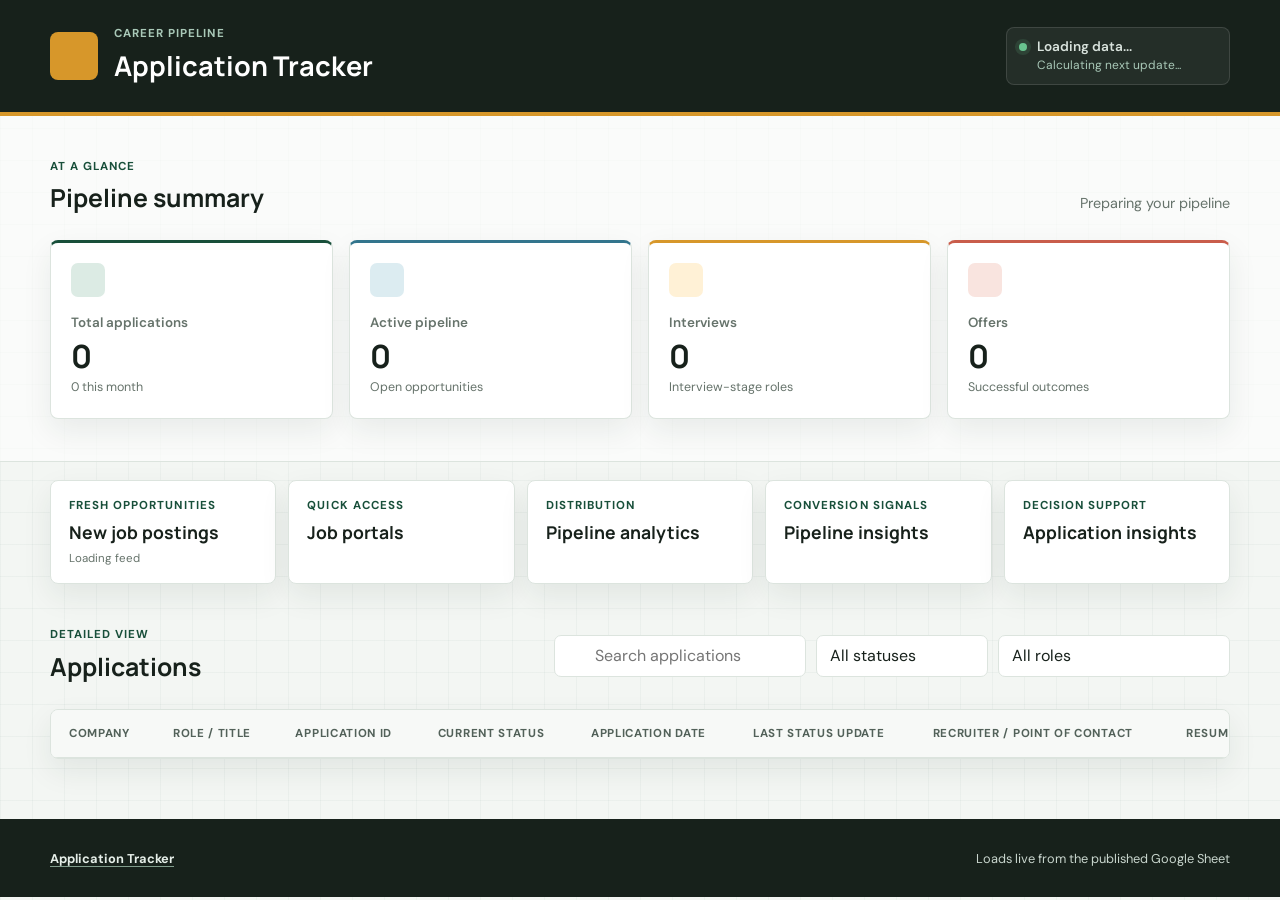
==== commit 2392b555: "feat: add live job postings" ====
--- a/index.html
+++ b/index.html
@@ -25,13 +25,13 @@
           <h1>Application Tracker</h1>
         </div>
       </div>
-      <div class="sync-state" title="Estimated from scheduled updates at 8:00 AM and 8:00 PM local time">
+      <button id="syncState" class="sync-state" type="button" title="View the last update summary" aria-haspopup="dialog" disabled>
         <span class="sync-dot" aria-hidden="true"></span>
         <span class="sync-copy">
           <span id="syncLabel">Loading data...</span>
           <span id="syncCountdown">Calculating next update...</span>
         </span>
-      </div>
+      </button>
     </div>
   </header>
 
@@ -76,6 +76,54 @@
     </section>
 
     <div class="expandable-sections shell">
+    <section class="job-postings-section" aria-labelledby="jobPostingsHeading">
+      <div class="shell">
+        <div class="section-heading compact-heading">
+          <div>
+            <p class="eyebrow">Fresh opportunities</p>
+            <h2 id="jobPostingsHeading">New job postings</h2>
+            <span id="jobPostingBadge" class="section-card-meta">Loading feed</span>
+          </div>
+          <button id="toggleJobPostings" class="section-toggle" type="button" aria-label="Collapse New job postings" aria-expanded="false" aria-controls="jobPostingsContent">
+            <span>Show jobs</span>
+            <i data-lucide="chevron-down" aria-hidden="true"></i>
+          </button>
+        </div>
+        <div id="jobPostingsContent" class="collapsible-section-content" hidden>
+          <div class="job-postings-toolbar" role="search" aria-label="Filter job postings">
+            <label class="job-search-control">
+              <i data-lucide="search" aria-hidden="true"></i>
+              <span class="sr-only">Search job postings</span>
+              <input id="jobPostingSearch" type="search" placeholder="Search jobs or companies" autocomplete="off">
+            </label>
+            <label class="job-select-control">
+              <span class="sr-only">Filter jobs by work type</span>
+              <select id="jobWorkTypeFilter">
+                <option value="">All work types</option>
+              </select>
+              <i data-lucide="chevron-down" aria-hidden="true"></i>
+            </label>
+            <label class="job-select-control">
+              <span class="sr-only">Sort job postings</span>
+              <select id="jobPostingSort">
+                <option value="latest">Newest first</option>
+                <option value="match">Best match</option>
+                <option value="company">Company A-Z</option>
+              </select>
+              <i data-lucide="chevron-down" aria-hidden="true"></i>
+            </label>
+            <p id="jobPostingSummary" class="result-summary" aria-live="polite">Loading opportunities</p>
+          </div>
+          <div id="jobPostingsMessage" class="load-message" role="status">Loading new job postings...</div>
+          <div id="jobPostingsGrid" class="job-postings-grid" hidden></div>
+          <div id="jobPostingsEmpty" class="inline-empty" hidden>
+            <i data-lucide="search-x" aria-hidden="true"></i>
+            <div><strong>No matching job postings</strong><span>Try changing the search or work-type filter.</span></div>
+          </div>
+        </div>
+      </div>
+    </section>
+
     <section class="portals-section" aria-labelledby="portalsHeading">
       <div class="shell">
         <div class="section-heading compact-heading">
@@ -520,6 +568,24 @@
     <div id="visualizationDialogBody" class="visualization-dialog-body"></div>
   </dialog>
 
+  <dialog id="updateSummaryDialog" class="kpi-dialog update-summary-dialog" aria-labelledby="updateSummaryTitle">
+    <div class="kpi-dialog-header">
+      <div>
+        <p class="eyebrow">Data freshness</p>
+        <h2 id="updateSummaryTitle">Last update summary</h2>
+        <p id="updateSummaryWindow" class="result-summary"></p>
+      </div>
+      <button id="closeUpdateSummary" class="dialog-close" type="button" title="Close" aria-label="Close update summary">
+        <i data-lucide="x" aria-hidden="true"></i>
+      </button>
+    </div>
+    <div class="update-summary-body">
+      <div id="updateSummaryMetrics" class="update-summary-metrics"></div>
+      <div id="updateSummaryList" class="update-summary-list"></div>
+      <p class="data-note">The sheet provides dates without times, so this summary includes all activity recorded on the latest update date and cannot separate the 8:00 AM and 8:00 PM runs.</p>
+    </div>
+  </dialog>
+
   <div id="columnFilterMenu" class="column-filter-menu" role="dialog" aria-labelledby="columnFilterTitle" hidden>
     <div class="column-filter-heading">
       <div>
--- a/styles.css
+++ b/styles.css
@@ -139,8 +139,24 @@
   background: rgba(255, 255, 255, 0.06);
   border: 1px solid rgba(255, 255, 255, 0.12);
   border-radius: 8px;
+  font: inherit;
   font-size: 0.85rem;
+  cursor: pointer;
+  text-align: left;
   white-space: nowrap;
+  transition: background-color 160ms ease, border-color 160ms ease;
+}
+
+.sync-state:hover:not(:disabled),
+.sync-state:focus-visible {
+  background: rgba(255, 255, 255, 0.1);
+  border-color: rgba(255, 255, 255, 0.28);
+  outline: 3px solid rgba(215, 151, 42, 0.28);
+  outline-offset: 2px;
+}
+
+.sync-state:disabled {
+  cursor: default;
 }
 
 .sync-dot {
@@ -186,7 +202,7 @@
 .expandable-sections {
   padding: 18px 0;
   display: grid;
-  grid-template-columns: repeat(4, minmax(0, 1fr));
+  grid-template-columns: repeat(5, minmax(0, 1fr));
   align-items: start;
   gap: 12px;
 }
@@ -232,6 +248,13 @@
   font-size: 1.1rem;
 }
 
+.section-card-meta {
+  margin-top: 5px;
+  display: block;
+  color: var(--muted);
+  font-size: 0.72rem;
+}
+
 .expandable-sections > section:not(.is-expanded) .section-toggle {
   display: none;
 }
@@ -338,6 +361,211 @@
   width: 15px;
   height: 15px;
   color: #87938c;
+}
+
+.job-postings-toolbar {
+  margin-bottom: 16px;
+  display: grid;
+  grid-template-columns: minmax(220px, 1fr) 180px 160px auto;
+  align-items: center;
+  gap: 10px;
+}
+
+.job-search-control,
+.job-select-control {
+  height: 40px;
+  position: relative;
+  display: flex;
+  align-items: center;
+  color: var(--muted);
+  background: var(--paper);
+  border: 1px solid #bdcbc2;
+  border-radius: 6px;
+}
+
+.job-search-control:focus-within,
+.job-select-control:focus-within {
+  border-color: var(--forest);
+  box-shadow: 0 0 0 3px rgba(24, 79, 58, 0.1);
+}
+
+.job-search-control svg,
+.job-select-control svg {
+  width: 16px;
+  height: 16px;
+  position: absolute;
+  pointer-events: none;
+}
+
+.job-search-control svg {
+  left: 11px;
+}
+
+.job-select-control svg {
+  right: 10px;
+}
+
+.job-search-control input,
+.job-select-control select {
+  width: 100%;
+  height: 100%;
+  color: var(--ink);
+  background: transparent;
+  border: 0;
+  outline: 0;
+  font-size: 0.8rem;
+}
+
+.job-search-control input {
+  padding: 0 12px 0 35px;
+}
+
+.job-select-control select {
+  padding: 0 32px 0 11px;
+  appearance: none;
+}
+
+.job-postings-toolbar .result-summary {
+  margin: 0;
+  text-align: right;
+  white-space: nowrap;
+}
+
+.job-postings-grid {
+  display: grid;
+  grid-template-columns: repeat(3, minmax(0, 1fr));
+  gap: 12px;
+}
+
+.job-posting-card {
+  min-width: 0;
+  min-height: 280px;
+  padding: 16px;
+  display: flex;
+  flex-direction: column;
+  background: var(--paper);
+  border: 1px solid var(--line);
+  border-top: 3px solid var(--blue);
+  border-radius: 8px;
+}
+
+.job-posting-heading,
+.job-posting-footer {
+  display: flex;
+  align-items: center;
+  justify-content: space-between;
+  gap: 12px;
+}
+
+.job-posting-heading p {
+  min-width: 0;
+  margin: 0;
+  overflow: hidden;
+  color: var(--forest);
+  font-size: 0.76rem;
+  font-weight: 700;
+  text-overflow: ellipsis;
+  white-space: nowrap;
+}
+
+.job-match-score {
+  padding: 3px 7px;
+  flex: 0 0 auto;
+  color: #215d45;
+  background: var(--forest-soft);
+  border-radius: 999px;
+  font-size: 0.68rem;
+  font-weight: 700;
+}
+
+.job-posting-card h3 {
+  min-height: 48px;
+  margin: 10px 0 12px;
+  overflow: hidden;
+  display: -webkit-box;
+  font-size: 1rem;
+  line-height: 1.45;
+  -webkit-box-orient: vertical;
+  -webkit-line-clamp: 2;
+  line-clamp: 2;
+}
+
+.job-posting-meta {
+  display: grid;
+  gap: 6px;
+}
+
+.job-posting-meta span {
+  min-width: 0;
+  overflow: hidden;
+  display: flex;
+  align-items: center;
+  gap: 7px;
+  color: var(--muted);
+  font-size: 0.72rem;
+  text-overflow: ellipsis;
+  white-space: nowrap;
+}
+
+.job-posting-meta svg {
+  width: 14px;
+  height: 14px;
+  flex: 0 0 auto;
+  color: var(--blue);
+}
+
+.job-posting-skills {
+  margin: 13px 0 16px;
+  overflow: hidden;
+  display: -webkit-box;
+  color: var(--muted);
+  font-size: 0.75rem;
+  line-height: 1.45;
+  -webkit-box-orient: vertical;
+  -webkit-line-clamp: 3;
+  line-clamp: 3;
+}
+
+.job-posting-footer {
+  margin-top: auto;
+  padding-top: 12px;
+  border-top: 1px solid var(--line);
+}
+
+.job-posting-footer > span {
+  color: var(--muted);
+  font-size: 0.7rem;
+}
+
+.job-apply-link {
+  min-height: 34px;
+  padding: 7px 11px;
+  display: inline-flex;
+  align-items: center;
+  gap: 6px;
+  color: var(--paper);
+  background: var(--forest);
+  border: 1px solid var(--forest);
+  border-radius: 6px;
+  font-size: 0.75rem;
+  font-weight: 700;
+  text-decoration: none;
+}
+
+.job-search-link {
+  color: var(--forest);
+  background: var(--paper);
+}
+
+.job-apply-link:hover,
+.job-apply-link:focus-visible {
+  outline: 3px solid rgba(24, 79, 58, 0.14);
+  outline-offset: 2px;
+}
+
+.job-apply-link svg {
+  width: 14px;
+  height: 14px;
 }
 
 .applications-section {
@@ -1576,6 +1804,109 @@
   min-width: 640px;
 }
 
+.update-summary-body {
+  max-height: min(620px, calc(100dvh - 140px));
+  padding: 20px 22px;
+  overflow-y: auto;
+}
+
+.update-summary-metrics {
+  display: grid;
+  grid-template-columns: repeat(4, minmax(0, 1fr));
+  gap: 10px;
+}
+
+.update-summary-metrics > div {
+  min-width: 0;
+  padding: 12px;
+  background: #f4f7f5;
+  border: 1px solid var(--line);
+  border-radius: 7px;
+}
+
+.update-summary-metrics strong,
+.update-summary-metrics span {
+  display: block;
+}
+
+.update-summary-metrics strong {
+  font-size: 1.25rem;
+}
+
+.update-summary-metrics span {
+  margin-top: 2px;
+  color: var(--muted);
+  font-size: 0.72rem;
+}
+
+.update-summary-list {
+  margin-top: 16px;
+  border: 1px solid var(--line);
+  border-radius: 8px;
+}
+
+.update-summary-item {
+  min-width: 0;
+  padding: 12px 14px;
+  display: flex;
+  align-items: center;
+  justify-content: space-between;
+  gap: 18px;
+  border-bottom: 1px solid var(--line);
+}
+
+.update-summary-item:last-child {
+  border-bottom: 0;
+}
+
+.update-summary-item > div:first-child,
+.update-summary-item strong,
+.update-summary-item span {
+  min-width: 0;
+}
+
+.update-summary-item strong,
+.update-summary-item > div:first-child > span {
+  overflow: hidden;
+  display: block;
+  text-overflow: ellipsis;
+  white-space: nowrap;
+}
+
+.update-summary-item > div:first-child > span {
+  margin-top: 2px;
+  color: var(--muted);
+  font-size: 0.76rem;
+}
+
+.update-summary-item-details {
+  flex: 0 0 auto;
+  display: flex;
+  align-items: flex-end;
+  flex-direction: column;
+  gap: 4px;
+}
+
+.update-summary-item-details small,
+.update-summary-remaining {
+  color: var(--muted);
+  font-size: 0.7rem;
+}
+
+.update-summary-remaining {
+  margin: 0;
+  padding: 10px 14px;
+  text-align: center;
+}
+
+.update-summary-empty {
+  min-height: 140px;
+}
+
+.update-summary-body > .data-note {
+  margin: 12px 0 0;
+}
+
 .dialog-close {
   width: 36px;
   height: 36px;
@@ -1750,6 +2081,19 @@
     grid-template-columns: repeat(2, minmax(0, 1fr));
   }
 
+  .job-postings-toolbar {
+    grid-template-columns: minmax(220px, 1fr) repeat(2, 160px);
+  }
+
+  .job-postings-toolbar .result-summary {
+    grid-column: 1 / -1;
+    text-align: left;
+  }
+
+  .job-postings-grid {
+    grid-template-columns: repeat(2, minmax(0, 1fr));
+  }
+
   .portal-grid {
     grid-template-columns: repeat(3, minmax(0, 1fr));
   }
@@ -1829,9 +2173,32 @@
     gap: 4px;
   }
 
+  .update-summary-metrics {
+    grid-template-columns: repeat(2, minmax(0, 1fr));
+  }
+
+  .update-summary-item {
+    align-items: flex-start;
+    flex-direction: column;
+    gap: 8px;
+  }
+
+  .update-summary-item-details {
+    align-items: flex-start;
+  }
+
   .filters {
     align-items: stretch;
     flex-direction: column;
+  }
+
+  .job-postings-toolbar,
+  .job-postings-grid {
+    grid-template-columns: 1fr;
+  }
+
+  .job-posting-card {
+    min-height: 0;
   }
 
   .portal-grid {
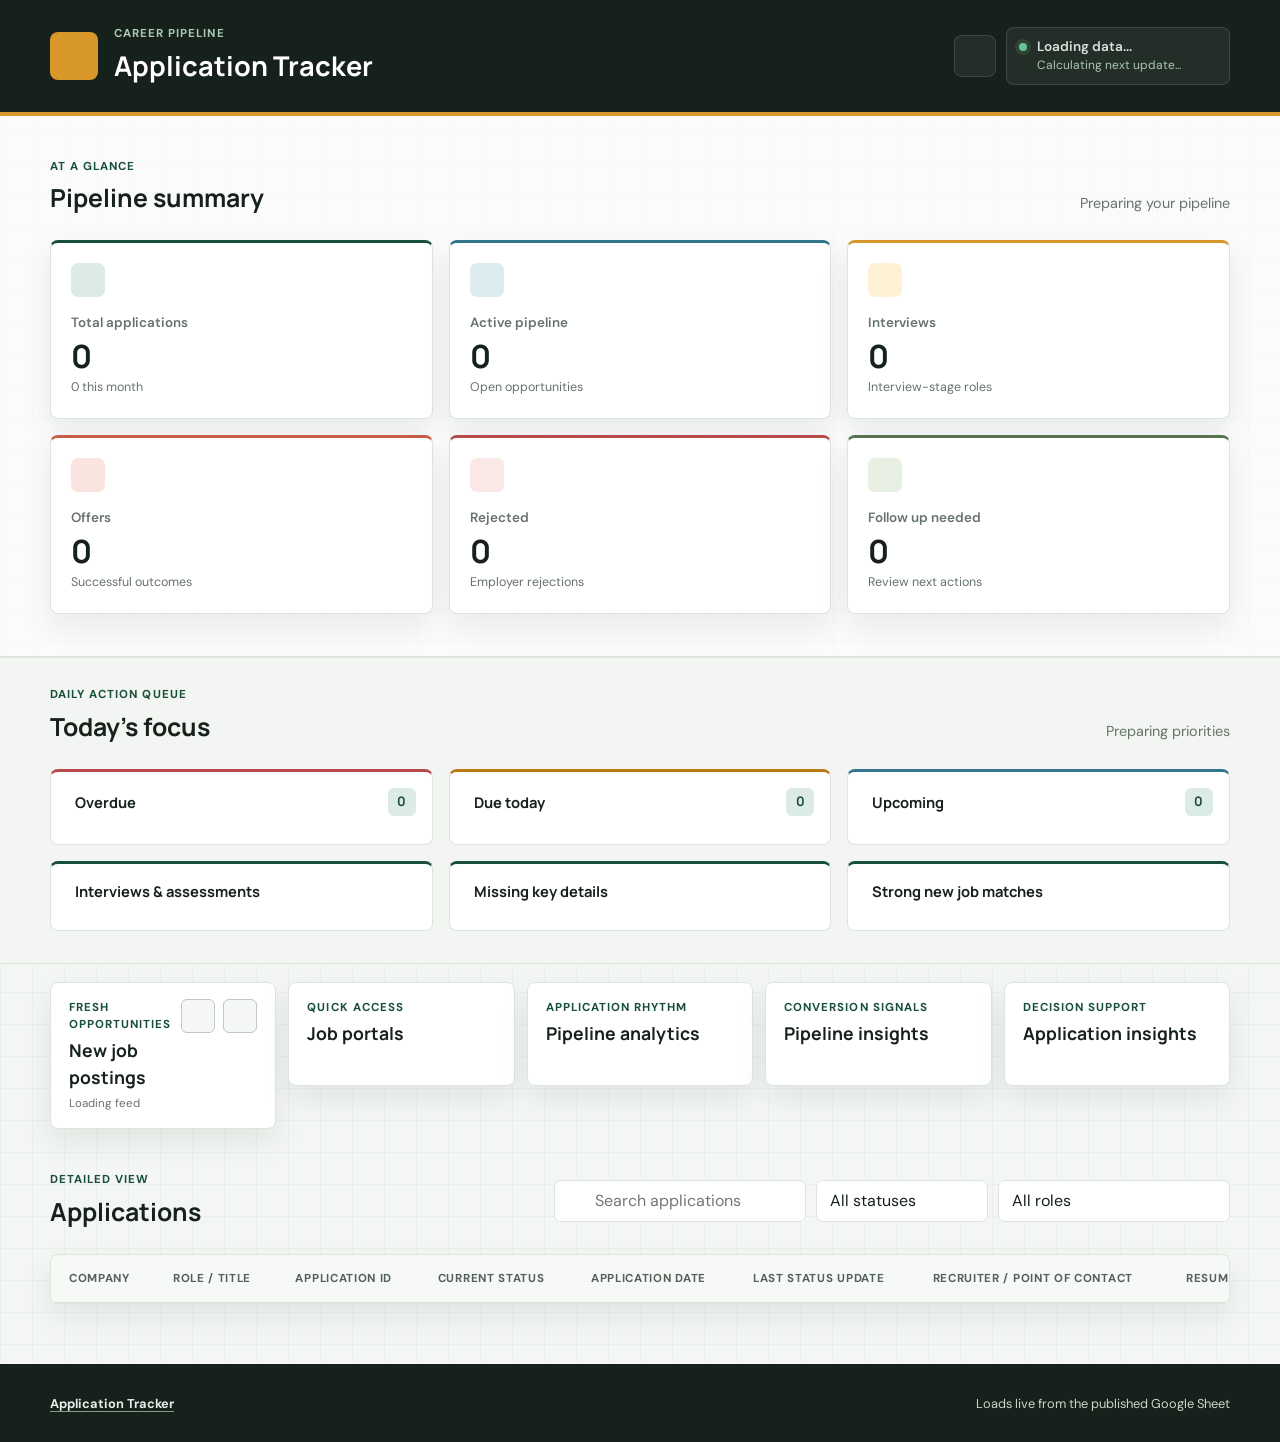
==== commit 49ac22da: "Improve application tracking workflow" ====
--- a/index.html
+++ b/index.html
@@ -4,11 +4,27 @@
   <meta charset="UTF-8">
   <meta name="viewport" content="width=device-width, initial-scale=1.0">
   <meta name="description" content="A live dashboard for tracking job applications, pipeline progress, referrals, and compensation.">
+  <meta name="color-scheme" content="light dark">
   <title>Application Tracker</title>
   <link rel="icon" href="favicon.svg" type="image/svg+xml">
   <link rel="preconnect" href="https://fonts.googleapis.com">
   <link rel="preconnect" href="https://fonts.gstatic.com" crossorigin>
   <link href="https://fonts.googleapis.com/css2?family=DM+Sans:wght@400;500;600;700&amp;family=Manrope:wght@600;700;800&amp;display=swap" rel="stylesheet">
+  <script>
+    (() => {
+      let storedTheme = null;
+      try {
+        storedTheme = localStorage.getItem("application-tracker-theme");
+      } catch {
+        // Continue with the system preference when storage is unavailable.
+      }
+      const theme = storedTheme === "light" || storedTheme === "dark"
+        ? storedTheme
+        : window.matchMedia("(prefers-color-scheme: dark)").matches ? "dark" : "light";
+      document.documentElement.dataset.theme = theme;
+      document.documentElement.style.colorScheme = theme;
+    })();
+  </script>
   <link rel="stylesheet" href="styles.css">
   <script src="https://cdn.jsdelivr.net/npm/chart.js@4.4.7/dist/chart.umd.min.js" defer></script>
   <script src="https://cdn.jsdelivr.net/npm/papaparse@5.4.1/papaparse.min.js" defer></script>
@@ -25,13 +41,18 @@
           <h1>Application Tracker</h1>
         </div>
       </div>
-      <button id="syncState" class="sync-state" type="button" title="View the last update summary" aria-haspopup="dialog" disabled>
-        <span class="sync-dot" aria-hidden="true"></span>
-        <span class="sync-copy">
-          <span id="syncLabel">Loading data...</span>
-          <span id="syncCountdown">Calculating next update...</span>
-        </span>
-      </button>
+      <div class="header-actions">
+        <button id="themeToggle" class="theme-toggle" type="button" aria-label="Switch color theme" title="Switch color theme">
+          <i data-lucide="moon" aria-hidden="true"></i>
+        </button>
+        <button id="syncState" class="sync-state" type="button" title="View the last update summary" aria-haspopup="dialog" disabled>
+          <span class="sync-dot" aria-hidden="true"></span>
+          <span class="sync-copy">
+            <span id="syncLabel">Loading data...</span>
+            <span id="syncCountdown">Calculating next update...</span>
+          </span>
+        </button>
+      </div>
     </div>
   </header>
 
@@ -71,23 +92,90 @@
             <strong id="offerMetric">0</strong>
             <span>Successful outcomes</span>
           </button>
+          <button class="metric metric-rejected" type="button" data-drilldown="rejected" title="View rejected applications">
+            <span class="metric-icon" aria-hidden="true"><i data-lucide="circle-x"></i></span>
+            <p>Rejected</p>
+            <strong id="rejectedMetric">0</strong>
+            <span>Employer rejections</span>
+          </button>
+          <button class="metric metric-follow-up" type="button" data-drilldown="follow-up" title="View applications needing follow-up">
+            <span class="metric-icon" aria-hidden="true"><i data-lucide="bell-ring"></i></span>
+            <p>Follow up needed</p>
+            <strong id="followUpMetric">0</strong>
+            <span>Review next actions</span>
+          </button>
+        </div>
+      </div>
+    </section>
+
+    <section class="daily-focus-section" aria-labelledby="dailyFocusHeading">
+      <div class="shell">
+        <div class="section-heading">
+          <div>
+            <p class="eyebrow">Daily action queue</p>
+            <h2 id="dailyFocusHeading">Today&apos;s focus</h2>
+          </div>
+          <p id="dailyFocusSummary" class="result-summary" aria-live="polite">Preparing priorities</p>
+        </div>
+        <p id="dailyFocusStatus" class="sr-only" aria-live="polite"></p>
+        <div class="focus-cadence" aria-label="Follow-up cadence">
+          <section class="focus-lane focus-overdue" aria-labelledby="overdueFollowUpsHeading">
+            <div class="focus-lane-heading">
+              <div><i data-lucide="circle-alert" aria-hidden="true"></i><h3 id="overdueFollowUpsHeading">Overdue</h3></div>
+              <strong id="overdueFollowUpCount">0</strong>
+            </div>
+            <div id="overdueFollowUps" class="focus-list"></div>
+          </section>
+          <section class="focus-lane focus-today" aria-labelledby="todayFollowUpsHeading">
+            <div class="focus-lane-heading">
+              <div><i data-lucide="calendar-check" aria-hidden="true"></i><h3 id="todayFollowUpsHeading">Due today</h3></div>
+              <strong id="todayFollowUpCount">0</strong>
+            </div>
+            <div id="todayFollowUps" class="focus-list"></div>
+          </section>
+          <section class="focus-lane focus-upcoming" aria-labelledby="upcomingFollowUpsHeading">
+            <div class="focus-lane-heading">
+              <div><i data-lucide="calendar-days" aria-hidden="true"></i><h3 id="upcomingFollowUpsHeading">Upcoming</h3></div>
+              <strong id="upcomingFollowUpCount">0</strong>
+            </div>
+            <div id="upcomingFollowUps" class="focus-list"></div>
+          </section>
+        </div>
+        <div class="focus-support-grid">
+          <section class="focus-support" aria-labelledby="focusInterviewsHeading">
+            <div class="focus-support-heading"><i data-lucide="messages-square" aria-hidden="true"></i><h3 id="focusInterviewsHeading">Interviews &amp; assessments</h3></div>
+            <div id="focusInterviews" class="focus-list"></div>
+          </section>
+          <section class="focus-support" aria-labelledby="focusMissingHeading">
+            <div class="focus-support-heading"><i data-lucide="file-warning" aria-hidden="true"></i><h3 id="focusMissingHeading">Missing key details</h3></div>
+            <div id="focusMissingDetails" class="focus-list"></div>
+          </section>
+          <section class="focus-support" aria-labelledby="focusJobsHeading">
+            <div class="focus-support-heading"><i data-lucide="sparkles" aria-hidden="true"></i><h3 id="focusJobsHeading">Strong new job matches</h3></div>
+            <div id="focusJobMatches" class="focus-list"></div>
+          </section>
         </div>
       </div>
     </section>
 
     <div class="expandable-sections shell">
     <section class="job-postings-section" aria-labelledby="jobPostingsHeading">
-      <div class="shell">
-        <div class="section-heading compact-heading">
+      <div class="shell" data-inline-action>
+        <div class="section-heading compact-heading has-inline-action">
           <div>
             <p class="eyebrow">Fresh opportunities</p>
             <h2 id="jobPostingsHeading">New job postings</h2>
             <span id="jobPostingBadge" class="section-card-meta">Loading feed</span>
           </div>
-          <button id="toggleJobPostings" class="section-toggle" type="button" aria-label="Collapse New job postings" aria-expanded="false" aria-controls="jobPostingsContent">
-            <span>Show jobs</span>
-            <i data-lucide="chevron-down" aria-hidden="true"></i>
-          </button>
+          <div class="section-heading-actions">
+            <a id="jobPostingsSource" class="job-source-link" target="_blank" rel="noopener noreferrer" aria-label="Open job postings data source" title="Open job postings data source">
+              <i data-lucide="table-2" aria-hidden="true"></i>
+            </a>
+            <button id="toggleJobPostings" class="section-toggle" type="button" aria-label="Collapse New job postings" aria-expanded="false" aria-controls="jobPostingsContent">
+              <span>Show jobs</span>
+              <i data-lucide="chevron-down" aria-hidden="true"></i>
+            </button>
+          </div>
         </div>
         <div id="jobPostingsContent" class="collapsible-section-content" hidden>
           <div class="job-postings-toolbar" role="search" aria-label="Filter job postings">
@@ -205,7 +293,7 @@
       <div class="shell">
         <div class="section-heading compact-heading">
           <div>
-            <p class="eyebrow">Distribution</p>
+            <p class="eyebrow">Application rhythm</p>
             <h2 id="analyticsHeading">Pipeline analytics</h2>
           </div>
           <button id="togglePipelineAnalytics" class="section-toggle" type="button" aria-label="Collapse Pipeline analytics" aria-expanded="false" aria-controls="pipelineAnalyticsContent">
@@ -214,39 +302,16 @@
           </button>
         </div>
         <div id="pipelineAnalyticsContent" class="collapsible-section-content" hidden>
-          <div class="insight-carousel-controls" aria-label="Pipeline analytics navigation">
-            <button id="previousAnalytics" type="button" title="Previous analytics card" aria-label="Previous analytics card">
-              <i data-lucide="chevron-left" aria-hidden="true"></i>
-            </button>
-            <span id="analyticsPosition" aria-live="polite">1 of 2</span>
-            <button id="nextAnalytics" type="button" title="Next analytics card" aria-label="Next analytics card">
-              <i data-lucide="chevron-right" aria-hidden="true"></i>
-            </button>
-          </div>
-          <div id="analyticsCarouselViewport" class="visual-carousel-viewport" tabindex="0" aria-label="Pipeline analytics cards">
-            <div class="visual-carousel-track">
-          <article class="chart-panel visual-carousel-card">
+          <article class="chart-panel compact-analysis-panel">
             <div class="panel-heading">
               <div>
-                <h3>Applications by status</h3>
-                <p>Current position across the pipeline</p>
-              </div>
-              <i data-lucide="pie-chart" aria-hidden="true"></i>
-            </div>
-            <div class="chart-frame"><canvas id="statusChart" role="img" aria-label="Applications by status. Select a chart segment to view matching applications."></canvas></div>
-          </article>
-          <article class="chart-panel visual-carousel-card">
-            <div class="panel-heading">
-              <div>
-                <h3>Applications submitted</h3>
-                <p>Daily volume over the last 30 days</p>
+                <h3>30-day application pace</h3>
+                <p>Daily submissions reveal consistency and gaps</p>
               </div>
               <i data-lucide="calendar-range" aria-hidden="true"></i>
             </div>
             <div class="chart-frame"><canvas id="timelineChart" role="img" aria-label="Applications submitted during the last 30 days."></canvas></div>
           </article>
-            </div>
-          </div>
         </div>
       </div>
     </section>
@@ -264,45 +329,16 @@
           </button>
         </div>
         <div id="pipelineInsightsContent" class="collapsible-section-content" hidden>
-          <div class="insight-carousel-controls" aria-label="Pipeline insights navigation">
-            <button id="previousPipelineInsight" type="button" title="Previous pipeline insight" aria-label="Previous pipeline insight">
-              <i data-lucide="chevron-left" aria-hidden="true"></i>
-            </button>
-            <span id="pipelineInsightPosition" aria-live="polite">1 of 2</span>
-            <button id="nextPipelineInsight" type="button" title="Next pipeline insight" aria-label="Next pipeline insight">
-              <i data-lucide="chevron-right" aria-hidden="true"></i>
-            </button>
-          </div>
-          <div id="pipelineInsightsCarouselViewport" class="visual-carousel-viewport" tabindex="0" aria-label="Pipeline insight cards">
-            <div class="visual-carousel-track">
-          <article class="chart-panel visual-carousel-card">
+          <article class="chart-panel compact-analysis-panel">
             <div class="panel-heading">
               <div>
-                <h3>Interview-stage funnel</h3>
-                <p>Progression reported in the Interview Stage column</p>
+                <h3>Interview progression</h3>
+                <p>See where applications advance or stop</p>
               </div>
-              <i data-lucide="funnel" aria-hidden="true"></i>
+              <i data-lucide="filter" aria-hidden="true"></i>
             </div>
             <div id="stageFunnel" class="stage-funnel" aria-label="Interview stage funnel"></div>
           </article>
-          <article class="chart-panel visual-carousel-card">
-            <div class="panel-heading">
-              <div>
-                <h3>Referral impact</h3>
-                <p>Interview rate for referred and direct applications</p>
-              </div>
-              <i data-lucide="users" aria-hidden="true"></i>
-            </div>
-            <div class="referral-summary">
-              <div><strong id="referredCount">0</strong><span>With referral</span></div>
-              <div><strong id="directCount">0</strong><span>Without referral</span></div>
-              <div><strong id="referralLift">N/A</strong><span>Interview-rate lift</span></div>
-            </div>
-            <div class="chart-frame referral-frame"><canvas id="referralChart" role="img" aria-label="Referral and interview outcome comparison."></canvas></div>
-            <p id="referralNote" class="data-note"></p>
-          </article>
-            </div>
-          </div>
         </div>
       </div>
     </section>
@@ -320,75 +356,29 @@
           </button>
         </div>
         <div id="applicationInsightsContent" class="collapsible-section-content" hidden>
-          <div class="insight-carousel-controls" aria-label="Application insight navigation">
-            <button id="previousInsights" type="button" title="Previous insights" aria-label="Previous insights">
-              <i data-lucide="chevron-left" aria-hidden="true"></i>
-            </button>
-            <span id="insightPosition" aria-live="polite">1-2 of 8</span>
-            <button id="nextInsights" type="button" title="Next insights" aria-label="Next insights">
-              <i data-lucide="chevron-right" aria-hidden="true"></i>
-            </button>
-          </div>
-          <div id="insightCarouselViewport" class="insight-carousel-viewport" tabindex="0" aria-label="Application insight cards">
-            <div class="intelligence-grid">
-          <article class="insight-panel">
-            <div class="panel-heading">
-              <div><h3>Pipeline health</h3><p>Active, stale, and waiting applications</p></div>
-              <i data-lucide="heart-pulse" aria-hidden="true"></i>
+          <div class="intelligence-grid compact-insight-grid">
+              <article class="insight-panel">
+                <div class="panel-heading">
+                <div><h3>Weekly pace</h3><p>Progress against your application goal</p></div>
+                  <i data-lucide="calendar-clock" aria-hidden="true"></i>
+                </div>
+                <div id="weeklyInsight" class="insight-content"></div>
+              </article>
+              <article class="insight-panel">
+                <div class="panel-heading">
+                  <div><h3>Targeting effectiveness</h3><p>Where applications are producing interviews</p></div>
+                  <i data-lucide="scan-search" aria-hidden="true"></i>
+                </div>
+                <div id="targetingInsight" class="insight-content"></div>
+              </article>
+              <article class="insight-panel">
+                <div class="panel-heading">
+                  <div><h3>Rejection analysis</h3><p>Where applications leave the pipeline</p></div>
+                  <i data-lucide="circle-x" aria-hidden="true"></i>
+                </div>
+                <div id="rejectionInsight" class="insight-content"></div>
+              </article>
             </div>
-            <div id="pipelineHealthInsight" class="insight-content"></div>
-          </article>
-          <article class="insight-panel">
-            <div class="panel-heading">
-              <div><h3>Response & interview rates</h3><p>Conversion across the complete portfolio</p></div>
-              <i data-lucide="messages-square" aria-hidden="true"></i>
-            </div>
-            <div id="responseInsight" class="insight-content"></div>
-          </article>
-          <article class="insight-panel">
-            <div class="panel-heading">
-              <div><h3>Application aging</h3><p>Time since the latest recorded activity</p></div>
-              <i data-lucide="hourglass" aria-hidden="true"></i>
-            </div>
-            <div id="agingInsight" class="insight-content"></div>
-          </article>
-          <article class="insight-panel">
-            <div class="panel-heading">
-              <div><h3>Source effectiveness</h3><p>Volume and interview conversion by portal</p></div>
-              <i data-lucide="radio-tower" aria-hidden="true"></i>
-            </div>
-            <div id="sourceInsight" class="insight-content"></div>
-          </article>
-          <article class="insight-panel">
-            <div class="panel-heading">
-              <div><h3>Company insights</h3><p>Pipeline concentration and outcomes</p></div>
-              <i data-lucide="building-2" aria-hidden="true"></i>
-            </div>
-            <div id="companyInsight" class="insight-content"></div>
-          </article>
-          <article class="insight-panel">
-            <div class="panel-heading">
-              <div><h3>Role insights</h3><p>Targeting patterns and conversion</p></div>
-              <i data-lucide="briefcase-business" aria-hidden="true"></i>
-            </div>
-            <div id="roleInsight" class="insight-content"></div>
-          </article>
-          <article class="insight-panel action-panel">
-            <div class="panel-heading">
-              <div><h3>Action center</h3><p>Records that need attention or enrichment</p></div>
-              <i data-lucide="list-checks" aria-hidden="true"></i>
-            </div>
-            <div id="actionInsight" class="insight-content"></div>
-          </article>
-          <article class="insight-panel">
-            <div class="panel-heading">
-              <div><h3>Weekly cadence</h3><p>This week compared with the prior week</p></div>
-              <i data-lucide="calendar-clock" aria-hidden="true"></i>
-            </div>
-            <div id="weeklyInsight" class="insight-content"></div>
-          </article>
-            </div>
-          </div>
         </div>
       </div>
     </section>
@@ -528,6 +518,8 @@
             <th scope="col">Status</th>
             <th scope="col">Interview Stage</th>
             <th scope="col">Applied</th>
+            <th id="kpiNextActionHeader" scope="col" hidden>Next Steps</th>
+            <th id="kpiFollowUpActionHeader" scope="col" hidden>Follow-up</th>
             <th scope="col">Latest Email</th>
           </tr>
         </thead>
--- a/styles.css
+++ b/styles.css
@@ -12,7 +12,32 @@
   --coral-soft: #f9e4df;
   --blue: #33758d;
   --blue-soft: #dcecf1;
+  --chart-grid: #e7ece8;
+  --header-bg: #17211b;
+  --header-ink: #ffffff;
   --shadow: 0 12px 30px rgba(28, 45, 35, 0.08);
+  color-scheme: light;
+}
+
+:root[data-theme="dark"] {
+  --ink: #e8f0eb;
+  --muted: #a7b5ad;
+  --line: #34453c;
+  --paper: #17221c;
+  --canvas: #101713;
+  --forest: #75c69b;
+  --forest-soft: #243d30;
+  --amber: #e3ad50;
+  --amber-soft: #473819;
+  --coral: #e48676;
+  --coral-soft: #472923;
+  --blue: #69afc8;
+  --blue-soft: #203a44;
+  --chart-grid: #2a3931;
+  --header-bg: #0b120e;
+  --header-ink: #e8f0eb;
+  --shadow: 0 12px 30px rgba(0, 0, 0, 0.24);
+  color-scheme: dark;
 }
 
 * {
@@ -44,8 +69,8 @@
 }
 
 .site-header {
-  color: var(--paper);
-  background: var(--ink);
+  color: var(--header-ink);
+  background: var(--header-bg);
   border-bottom: 4px solid var(--amber);
 }
 
@@ -58,6 +83,7 @@
 }
 
 .brand-block,
+.header-actions,
 .sync-state,
 .filters,
 .panel-heading,
@@ -70,12 +96,43 @@
   gap: 16px;
 }
 
+.header-actions {
+  gap: 10px;
+}
+
+.theme-toggle {
+  width: 42px;
+  height: 42px;
+  padding: 0;
+  flex: 0 0 auto;
+  display: grid;
+  place-items: center;
+  color: #d9e3dd;
+  background: rgba(255, 255, 255, 0.06);
+  border: 1px solid rgba(255, 255, 255, 0.12);
+  border-radius: 8px;
+  cursor: pointer;
+}
+
+.theme-toggle:hover,
+.theme-toggle:focus-visible {
+  background: rgba(255, 255, 255, 0.1);
+  border-color: rgba(255, 255, 255, 0.28);
+  outline: 3px solid rgba(215, 151, 42, 0.28);
+  outline-offset: 2px;
+}
+
+.theme-toggle svg {
+  width: 18px;
+  height: 18px;
+}
+
 .brand-mark {
   width: 48px;
   height: 48px;
   display: grid;
   place-items: center;
-  color: var(--ink);
+  color: #17211b;
   background: var(--amber);
   border-radius: 8px;
 }
@@ -552,15 +609,21 @@
   text-decoration: none;
 }
 
-.job-search-link {
-  color: var(--forest);
-  background: var(--paper);
-}
-
 .job-apply-link:hover,
 .job-apply-link:focus-visible {
   outline: 3px solid rgba(24, 79, 58, 0.14);
   outline-offset: 2px;
+}
+
+.job-apply-link.is-unavailable {
+  color: #7d8781;
+  background: #eef1ef;
+  border-color: #d7ded9;
+  cursor: not-allowed;
+}
+
+.job-apply-link.is-unavailable:hover {
+  outline: 0;
 }
 
 .job-apply-link svg {
@@ -583,6 +646,46 @@
 
 .compact-heading {
   margin-bottom: 18px;
+}
+
+.section-heading-actions {
+  display: flex;
+  align-items: center;
+  gap: 8px;
+}
+
+.job-source-link {
+  width: 34px;
+  height: 34px;
+  display: inline-grid;
+  place-items: center;
+  color: var(--forest);
+  background: #f4f7f5;
+  border: 1px solid #bdcbc2;
+  border-radius: 6px;
+}
+
+.job-source-link:hover,
+.job-source-link:focus-visible {
+  border-color: var(--forest);
+  outline: 3px solid rgba(24, 79, 58, 0.12);
+  outline-offset: 1px;
+}
+
+.job-source-link svg {
+  width: 16px;
+  height: 16px;
+}
+
+.expandable-sections > section:not(.is-expanded) > .shell[data-inline-action] .section-heading {
+  align-items: flex-start;
+  flex-direction: row;
+  justify-content: space-between;
+  gap: 10px;
+}
+
+.expandable-sections > section:not(.is-expanded) > .shell[data-inline-action] .section-toggle {
+  display: inline-flex;
 }
 
 .section-toggle {
@@ -644,8 +747,178 @@
 
 .metrics-grid {
   display: grid;
-  grid-template-columns: repeat(4, minmax(0, 1fr));
+  grid-template-columns: repeat(3, minmax(0, 1fr));
   gap: 16px;
+}
+
+.daily-focus-section {
+  padding: 28px 0 32px;
+  background: #f2f5f1;
+  border-top: 1px solid var(--line);
+  border-bottom: 1px solid var(--line);
+}
+
+.focus-cadence,
+.focus-support-grid {
+  display: grid;
+  grid-template-columns: repeat(3, minmax(0, 1fr));
+  gap: 16px;
+}
+
+.focus-support-grid {
+  margin-top: 16px;
+}
+
+.focus-lane,
+.focus-support {
+  min-width: 0;
+  padding: 16px;
+  background: var(--paper);
+  border: 1px solid var(--line);
+  border-top: 3px solid var(--forest);
+  border-radius: 8px;
+}
+
+.focus-overdue {
+  border-top-color: #b84a4a;
+}
+
+.focus-today {
+  border-top-color: #bd7916;
+}
+
+.focus-upcoming {
+  border-top-color: var(--blue);
+}
+
+.focus-lane-heading,
+.focus-support-heading,
+.focus-lane-heading > div {
+  display: flex;
+  align-items: center;
+  gap: 8px;
+}
+
+.focus-lane-heading {
+  justify-content: space-between;
+  margin-bottom: 12px;
+}
+
+.focus-support-heading {
+  margin-bottom: 12px;
+}
+
+.focus-lane-heading h3,
+.focus-support-heading h3 {
+  margin: 0;
+  font-size: 0.92rem;
+}
+
+.focus-lane-heading svg,
+.focus-support-heading svg {
+  width: 17px;
+  height: 17px;
+  color: var(--forest);
+}
+
+.focus-lane-heading > strong {
+  min-width: 28px;
+  min-height: 28px;
+  display: grid;
+  place-items: center;
+  color: var(--forest);
+  background: var(--forest-soft);
+  border-radius: 6px;
+  font-size: 0.82rem;
+}
+
+.focus-list {
+  display: grid;
+  gap: 8px;
+}
+
+.focus-item {
+  min-width: 0;
+  padding-top: 9px;
+  display: flex;
+  align-items: center;
+  justify-content: space-between;
+  gap: 10px;
+  border-top: 1px solid var(--line);
+}
+
+.focus-item:first-child {
+  padding-top: 0;
+  border-top: 0;
+}
+
+.focus-item > div {
+  min-width: 0;
+  display: grid;
+  gap: 2px;
+}
+
+.focus-item strong,
+.focus-item span,
+.focus-item small {
+  overflow-wrap: anywhere;
+}
+
+.focus-item strong {
+  font-size: 0.82rem;
+}
+
+.focus-item span {
+  color: var(--ink);
+  font-size: 0.78rem;
+}
+
+.focus-item small,
+.focus-empty {
+  color: var(--muted);
+  font-size: 0.7rem;
+  line-height: 1.4;
+}
+
+.focus-empty {
+  margin: 0;
+  padding: 10px 0;
+}
+
+.follow-up-complete,
+.focus-job-link {
+  min-height: 30px;
+  flex: 0 0 auto;
+  padding: 6px 9px;
+  display: inline-flex;
+  align-items: center;
+  gap: 5px;
+  color: var(--paper);
+  background: var(--forest);
+  border: 1px solid var(--forest);
+  border-radius: 6px;
+  font-size: 0.7rem;
+  font-weight: 700;
+  text-decoration: none;
+  cursor: pointer;
+}
+
+.follow-up-complete:hover,
+.follow-up-complete:focus-visible,
+.focus-job-link:hover,
+.focus-job-link:focus-visible {
+  outline: 3px solid rgba(24, 79, 58, 0.14);
+  outline-offset: 2px;
+}
+
+.follow-up-complete svg,
+.focus-job-link svg {
+  width: 13px;
+  height: 13px;
+}
+
+.follow-up-cell {
+  white-space: nowrap;
 }
 
 .metric {
@@ -688,6 +961,14 @@
   border-top-color: var(--coral);
 }
 
+.metric-rejected {
+  border-top-color: #b84a4a;
+}
+
+.metric-follow-up {
+  border-top-color: #58744f;
+}
+
 .metric-icon {
   width: 34px;
   height: 34px;
@@ -712,6 +993,16 @@
 .metric-offer .metric-icon {
   color: var(--coral);
   background: var(--coral-soft);
+}
+
+.metric-rejected .metric-icon {
+  color: #a43f3f;
+  background: #f9e8e6;
+}
+
+.metric-follow-up .metric-icon {
+  color: #46643e;
+  background: #e7f0e3;
 }
 
 .metric-icon svg {
@@ -799,6 +1090,16 @@
   grid-auto-flow: column;
   grid-auto-columns: calc((100% - 18px) / 2);
   gap: 18px;
+}
+
+.compact-insight-grid {
+  grid-auto-flow: initial;
+  grid-auto-columns: initial;
+  grid-template-columns: repeat(3, minmax(0, 1fr));
+}
+
+.compact-insight-grid .insight-metrics {
+  grid-template-columns: repeat(3, minmax(0, 1fr));
 }
 
 .insight-carousel-viewport {
@@ -1051,6 +1352,11 @@
   border: 1px solid var(--line);
   border-radius: 8px;
   box-shadow: var(--shadow);
+}
+
+.compact-analysis-panel {
+  width: min(100%, 860px);
+  margin: 0 auto;
 }
 
 .panel-heading {
@@ -2027,7 +2333,7 @@
 
 footer {
   color: #c9d6ce;
-  background: var(--ink);
+  background: var(--header-bg);
 }
 
 .footer-inner {
@@ -2049,7 +2355,7 @@
 
 .footer-inner a:hover,
 .footer-inner a:focus-visible {
-  color: var(--paper);
+  color: var(--header-ink);
   text-decoration-color: var(--amber);
   outline: 2px solid rgba(215, 151, 42, 0.45);
   outline-offset: 3px;
@@ -2076,6 +2382,116 @@
   display: none !important;
 }
 
+:root[data-theme="dark"] body {
+  background-image:
+    linear-gradient(rgba(117, 198, 155, 0.045) 1px, transparent 1px),
+    linear-gradient(90deg, rgba(117, 198, 155, 0.045) 1px, transparent 1px);
+}
+
+:root[data-theme="dark"] .summary-band {
+  background: rgba(23, 34, 28, 0.72);
+}
+
+:root[data-theme="dark"] .daily-focus-section {
+  background: #121b16;
+}
+
+:root[data-theme="dark"] .portal-logo,
+:root[data-theme="dark"] .insight-metric,
+:root[data-theme="dark"] .referral-summary > div,
+:root[data-theme="dark"] .offer-compensation,
+:root[data-theme="dark"] .update-summary-metrics > div {
+  background: #1d2a23;
+  border-color: var(--line);
+}
+
+:root[data-theme="dark"] .job-search-control,
+:root[data-theme="dark"] .job-select-control,
+:root[data-theme="dark"] .section-toggle,
+:root[data-theme="dark"] .job-source-link,
+:root[data-theme="dark"] .insight-carousel-controls button,
+:root[data-theme="dark"] .pagination button,
+:root[data-theme="dark"] .column-filter-menu,
+:root[data-theme="dark"] .kpi-dialog {
+  border-color: #45594d;
+}
+
+:root[data-theme="dark"] .section-toggle,
+:root[data-theme="dark"] .job-source-link,
+:root[data-theme="dark"] .column-filter-heading > button,
+:root[data-theme="dark"] .dialog-close {
+  background: #202d26;
+}
+
+:root[data-theme="dark"] .job-apply-link.is-unavailable,
+:root[data-theme="dark"] .insight-carousel-controls button:disabled,
+:root[data-theme="dark"] .pagination button:disabled {
+  color: #78877f;
+  background: #202923;
+  border-color: #35443b;
+}
+
+:root[data-theme="dark"] .metric-rejected .metric-icon {
+  color: #ef9185;
+  background: #482925;
+}
+
+:root[data-theme="dark"] .metric-follow-up .metric-icon {
+  color: #9bc88e;
+  background: #293d27;
+}
+
+:root[data-theme="dark"] .funnel-track {
+  background: #25332b;
+}
+
+:root[data-theme="dark"] .insight-row {
+  border-bottom-color: var(--line);
+}
+
+:root[data-theme="dark"] th {
+  color: #bdcac2;
+  background: #1d2a23;
+}
+
+:root[data-theme="dark"] tbody tr:hover,
+:root[data-theme="dark"] .column-filter-option:hover {
+  background: #1b2821;
+}
+
+:root[data-theme="dark"] .drilldown-bar {
+  color: var(--forest);
+  border-color: #456955;
+}
+
+:root[data-theme="dark"] .email-link:hover,
+:root[data-theme="dark"] .email-link:focus-visible {
+  color: #9bdab8;
+}
+
+:root[data-theme="dark"] .status-pill {
+  color: var(--forest);
+}
+
+:root[data-theme="dark"] .status-pill[data-tone="interview"] {
+  color: var(--amber);
+}
+
+:root[data-theme="dark"] .status-pill[data-tone="offer"] {
+  color: var(--coral);
+}
+
+:root[data-theme="dark"] .status-pill[data-tone="closed"] {
+  color: var(--muted);
+  background: #27322c;
+}
+
+:root[data-theme="dark"] .load-message {
+  color: var(--amber);
+  background: #332a18;
+  border-color: #665329;
+}
+
 @media (max-width: 900px) {
   .expandable-sections {
     grid-template-columns: repeat(2, minmax(0, 1fr));
@@ -2102,6 +2518,11 @@
     grid-template-columns: repeat(2, minmax(0, 1fr));
   }
 
+  .focus-cadence,
+  .focus-support-grid {
+    grid-template-columns: 1fr;
+  }
+
   .charts-grid {
     grid-template-columns: 1fr;
   }
@@ -2112,6 +2533,11 @@
 
   .intelligence-grid {
     grid-template-columns: none;
+  }
+
+  .compact-insight-grid {
+    grid-auto-columns: initial;
+    grid-template-columns: 1fr;
   }
 }
 
@@ -2126,6 +2552,10 @@
     align-items: stretch;
     flex-direction: column;
     gap: 14px;
+  }
+
+  .header-actions {
+    width: 100%;
   }
 
   h1 {
@@ -2273,6 +2703,10 @@
   .metric {
     min-height: 158px;
   }
+
+  .focus-item {
+    align-items: flex-start;
+  }
 }
 
 @media (prefers-reduced-motion: reduce) {
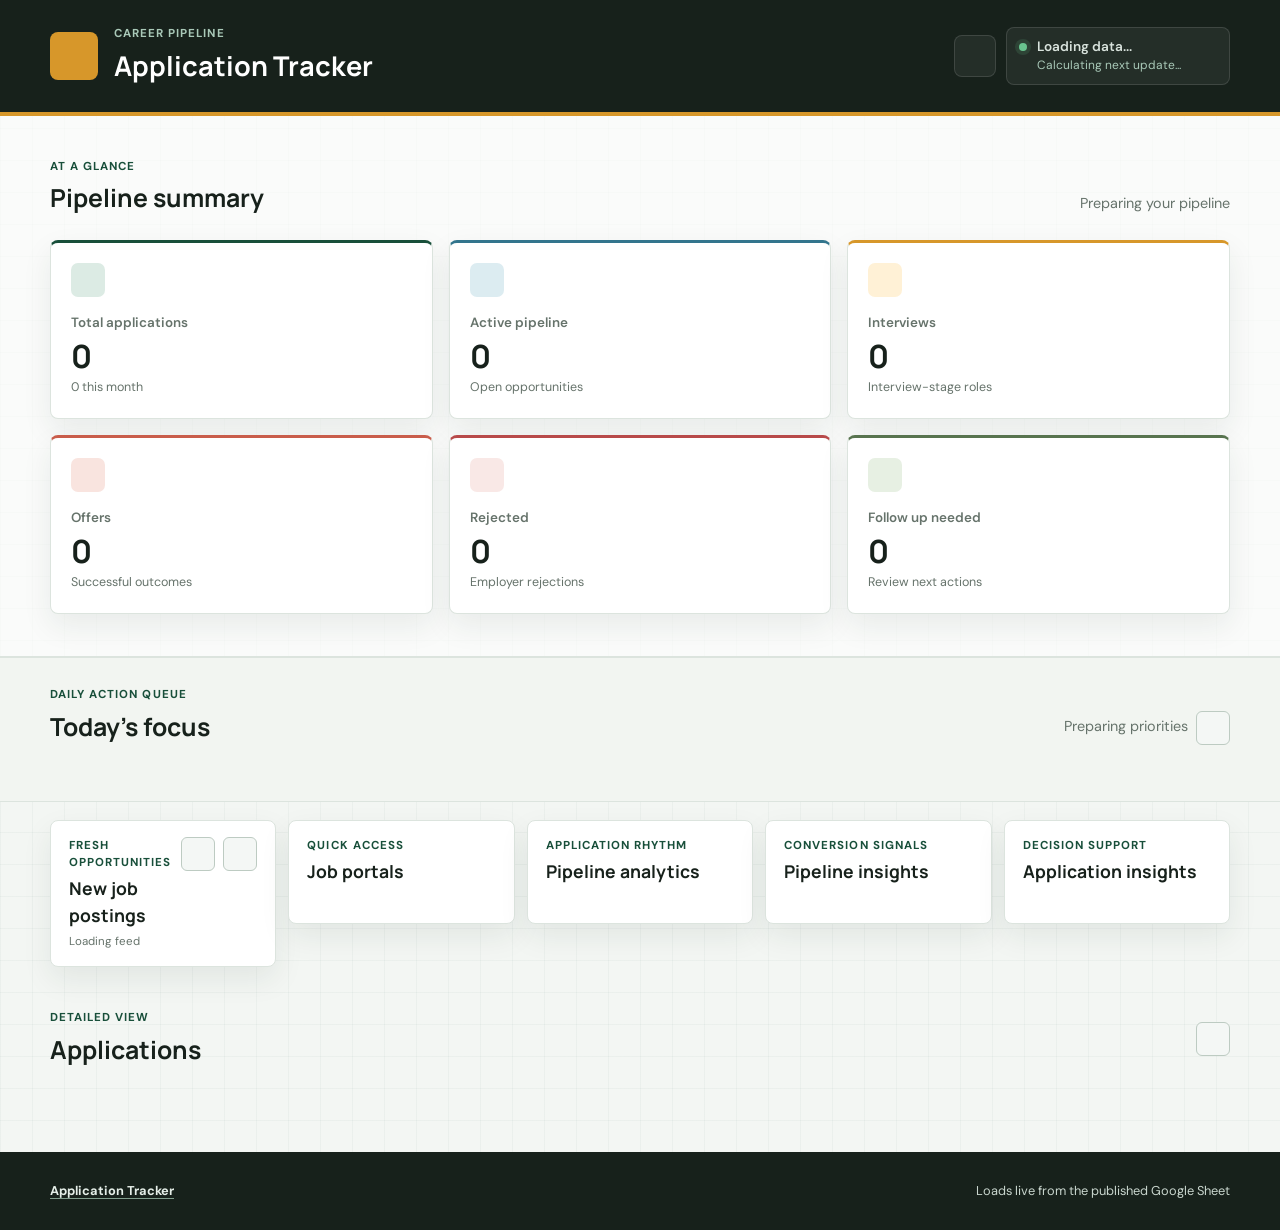
==== commit 546a3f55: "Add collapsible tracker sections and applied job state" ====
--- a/index.html
+++ b/index.html
@@ -115,45 +115,53 @@
             <p class="eyebrow">Daily action queue</p>
             <h2 id="dailyFocusHeading">Today&apos;s focus</h2>
           </div>
-          <p id="dailyFocusSummary" class="result-summary" aria-live="polite">Preparing priorities</p>
-        </div>
-        <p id="dailyFocusStatus" class="sr-only" aria-live="polite"></p>
-        <div class="focus-cadence" aria-label="Follow-up cadence">
-          <section class="focus-lane focus-overdue" aria-labelledby="overdueFollowUpsHeading">
-            <div class="focus-lane-heading">
-              <div><i data-lucide="circle-alert" aria-hidden="true"></i><h3 id="overdueFollowUpsHeading">Overdue</h3></div>
-              <strong id="overdueFollowUpCount">0</strong>
-            </div>
-            <div id="overdueFollowUps" class="focus-list"></div>
-          </section>
-          <section class="focus-lane focus-today" aria-labelledby="todayFollowUpsHeading">
-            <div class="focus-lane-heading">
-              <div><i data-lucide="calendar-check" aria-hidden="true"></i><h3 id="todayFollowUpsHeading">Due today</h3></div>
-              <strong id="todayFollowUpCount">0</strong>
-            </div>
-            <div id="todayFollowUps" class="focus-list"></div>
-          </section>
-          <section class="focus-lane focus-upcoming" aria-labelledby="upcomingFollowUpsHeading">
-            <div class="focus-lane-heading">
-              <div><i data-lucide="calendar-days" aria-hidden="true"></i><h3 id="upcomingFollowUpsHeading">Upcoming</h3></div>
-              <strong id="upcomingFollowUpCount">0</strong>
-            </div>
-            <div id="upcomingFollowUps" class="focus-list"></div>
-          </section>
-        </div>
-        <div class="focus-support-grid">
-          <section class="focus-support" aria-labelledby="focusInterviewsHeading">
-            <div class="focus-support-heading"><i data-lucide="messages-square" aria-hidden="true"></i><h3 id="focusInterviewsHeading">Interviews &amp; assessments</h3></div>
-            <div id="focusInterviews" class="focus-list"></div>
-          </section>
-          <section class="focus-support" aria-labelledby="focusMissingHeading">
-            <div class="focus-support-heading"><i data-lucide="file-warning" aria-hidden="true"></i><h3 id="focusMissingHeading">Missing key details</h3></div>
-            <div id="focusMissingDetails" class="focus-list"></div>
-          </section>
-          <section class="focus-support" aria-labelledby="focusJobsHeading">
-            <div class="focus-support-heading"><i data-lucide="sparkles" aria-hidden="true"></i><h3 id="focusJobsHeading">Strong new job matches</h3></div>
-            <div id="focusJobMatches" class="focus-list"></div>
-          </section>
+          <div class="section-heading-actions">
+            <p id="dailyFocusSummary" class="result-summary" aria-live="polite">Preparing priorities</p>
+            <button id="toggleDailyFocus" class="section-toggle" type="button" aria-label="Expand Today's focus" aria-expanded="false" aria-controls="dailyFocusContent">
+              <span>Show focus</span>
+              <i data-lucide="chevron-down" aria-hidden="true"></i>
+            </button>
+          </div>
+        </div>
+        <div id="dailyFocusContent" class="collapsible-section-content" hidden>
+          <p id="dailyFocusStatus" class="sr-only" aria-live="polite"></p>
+          <div class="focus-cadence" aria-label="Follow-up cadence">
+            <section class="focus-lane focus-overdue" aria-labelledby="overdueFollowUpsHeading">
+              <div class="focus-lane-heading">
+                <div><i data-lucide="circle-alert" aria-hidden="true"></i><h3 id="overdueFollowUpsHeading">Overdue</h3></div>
+                <strong id="overdueFollowUpCount">0</strong>
+              </div>
+              <div id="overdueFollowUps" class="focus-list"></div>
+            </section>
+            <section class="focus-lane focus-today" aria-labelledby="todayFollowUpsHeading">
+              <div class="focus-lane-heading">
+                <div><i data-lucide="calendar-check" aria-hidden="true"></i><h3 id="todayFollowUpsHeading">Due today</h3></div>
+                <strong id="todayFollowUpCount">0</strong>
+              </div>
+              <div id="todayFollowUps" class="focus-list"></div>
+            </section>
+            <section class="focus-lane focus-upcoming" aria-labelledby="upcomingFollowUpsHeading">
+              <div class="focus-lane-heading">
+                <div><i data-lucide="calendar-days" aria-hidden="true"></i><h3 id="upcomingFollowUpsHeading">Upcoming</h3></div>
+                <strong id="upcomingFollowUpCount">0</strong>
+              </div>
+              <div id="upcomingFollowUps" class="focus-list"></div>
+            </section>
+          </div>
+          <div class="focus-support-grid">
+            <section class="focus-support" aria-labelledby="focusInterviewsHeading">
+              <div class="focus-support-heading"><i data-lucide="messages-square" aria-hidden="true"></i><h3 id="focusInterviewsHeading">Interviews &amp; assessments</h3></div>
+              <div id="focusInterviews" class="focus-list"></div>
+            </section>
+            <section class="focus-support" aria-labelledby="focusMissingHeading">
+              <div class="focus-support-heading"><i data-lucide="file-warning" aria-hidden="true"></i><h3 id="focusMissingHeading">Missing key details</h3></div>
+              <div id="focusMissingDetails" class="focus-list"></div>
+            </section>
+            <section class="focus-support" aria-labelledby="focusJobsHeading">
+              <div class="focus-support-heading"><i data-lucide="sparkles" aria-hidden="true"></i><h3 id="focusJobsHeading">Strong new job matches</h3></div>
+              <div id="focusJobMatches" class="focus-list"></div>
+            </section>
+          </div>
         </div>
       </div>
     </section>
@@ -392,7 +400,14 @@
             <p class="eyebrow">Detailed view</p>
             <h2 id="applicationsHeading">Applications</h2>
           </div>
-          <div class="filters" role="search">
+          <button id="toggleApplications" class="section-toggle" type="button" aria-label="Expand Applications" aria-expanded="false" aria-controls="applicationsContent">
+            <span>Show applications</span>
+            <i data-lucide="chevron-down" aria-hidden="true"></i>
+          </button>
+        </div>
+
+        <div id="applicationsContent" class="collapsible-section-content" hidden>
+          <div class="filters applications-toolbar" role="search">
             <label class="search-control">
               <i data-lucide="search" aria-hidden="true"></i>
               <span class="sr-only">Search applications</span>
@@ -413,7 +428,6 @@
               <i data-lucide="chevron-down" aria-hidden="true"></i>
             </label>
           </div>
-        </div>
 
         <div id="drilldownBar" class="drilldown-bar" hidden aria-live="polite">
           <div>
@@ -468,6 +482,7 @@
             </button>
           </div>
         </div>
+        </div>
       </div>
     </section>
   </main>
--- a/styles.css
+++ b/styles.css
@@ -615,6 +615,12 @@
   outline-offset: 2px;
 }
 
+.job-apply-link.is-applied {
+  color: var(--forest);
+  background: var(--forest-soft);
+  border-color: var(--forest);
+}
+
 .job-apply-link.is-unavailable {
   color: #7d8781;
   background: #eef1ef;
@@ -1533,6 +1539,11 @@
   align-items: center;
 }
 
+.applications-toolbar {
+  margin-bottom: 18px;
+  justify-content: flex-end;
+}
+
 .filters {
   gap: 10px;
 }
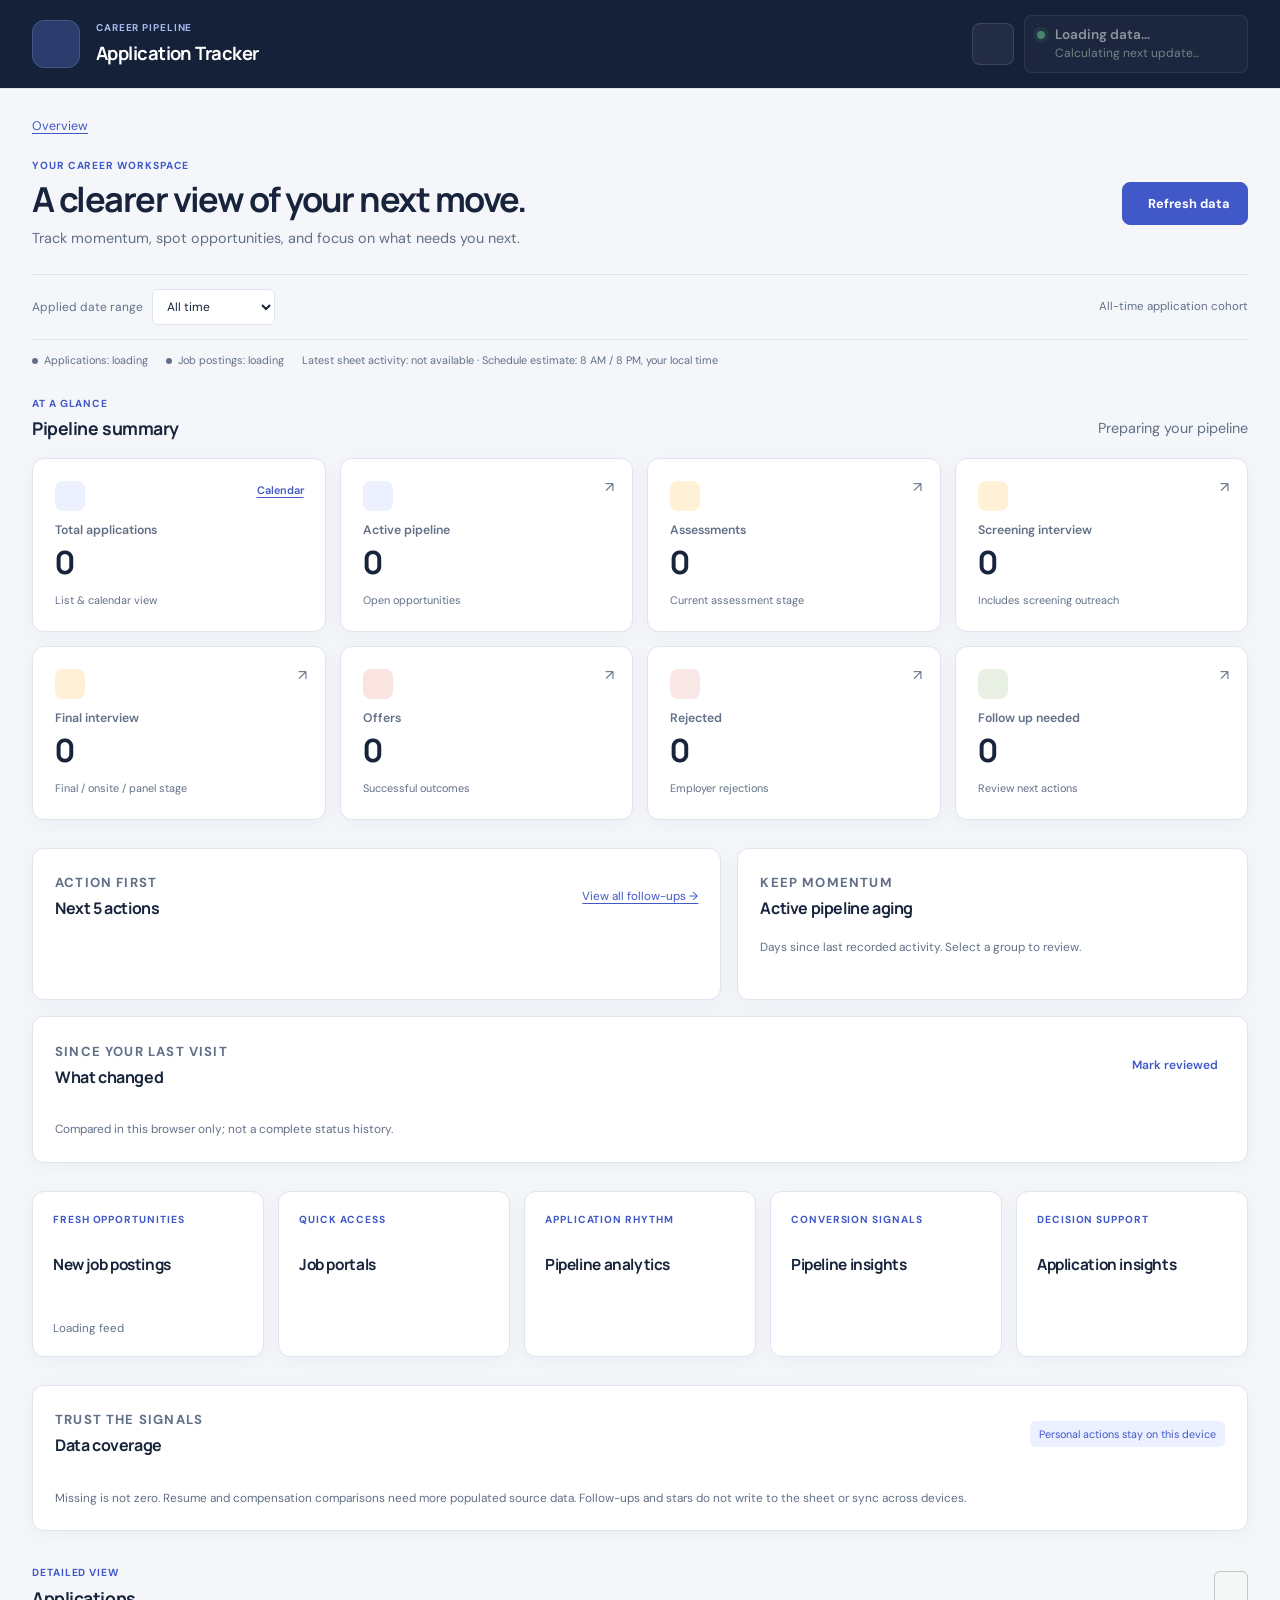
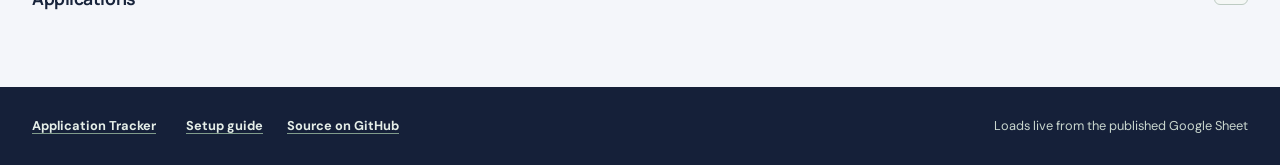
==== commit e942d269: "feat: add professional application workspace and setup guide Add dedicated KPI pages, stage-specific" ====
--- a/index.html
+++ b/index.html
@@ -30,6 +30,8 @@
   <script src="https://cdn.jsdelivr.net/npm/papaparse@5.4.1/papaparse.min.js" defer></script>
   <script src="https://unpkg.com/lucide@0.468.0/dist/umd/lucide.min.js" defer></script>
   <script src="app.js" defer></script>
+  <script src="workspace.js" defer></script>
+  <link rel="stylesheet" href="workspace.css">
 </head>
 <body>
   <header class="site-header">
@@ -56,7 +58,22 @@
     </div>
   </header>
 
-  <main>
+  <main id="mainContent">
+    <section class="workspace-intro shell" aria-labelledby="pageTitle">
+      <nav class="breadcrumb" aria-label="Breadcrumb"><a href="index.html">Overview</a><span id="pageBreadcrumb" hidden></span></nav>
+      <div class="workspace-heading">
+        <div><p class="eyebrow" id="pageEyebrow">Your career workspace</p><h2 id="pageTitle">A clearer view of your next move.</h2><p id="pageDescription">Track momentum, spot opportunities, and focus on what needs you next.</p></div>
+        <button id="refreshData" class="primary-button" type="button"><i data-lucide="refresh-cw" aria-hidden="true"></i>Refresh data</button>
+      </div>
+      <div class="scope-toolbar">
+        <label>Applied date range <select id="dateRange"><option value="all">All time</option><option value="7">Last 7 days</option><option value="30">Last 30 days</option><option value="90">Last 90 days</option><option value="custom">Custom range</option></select></label>
+        <label id="dateFromLabel" hidden>From <input id="dateFrom" type="date"></label>
+        <label id="dateToLabel" hidden>To <input id="dateTo" type="date"></label>
+        <span id="scopeLabel" class="scope-label">All-time application cohort</span>
+      </div>
+      <p id="workspaceStatus" class="workspace-status" role="status"></p>
+      <div id="feedStatus" class="feed-status" aria-live="polite"></div>
+    </section>
     <section class="summary-band" aria-labelledby="summaryHeading">
       <div class="shell">
         <div class="section-heading">
@@ -68,52 +85,70 @@
         </div>
 
         <div class="metrics-grid">
-          <button class="metric metric-total" type="button" data-drilldown="all" title="View all applications">
+          <div class="metric-tile"><a class="metric metric-total" href="?view=all" data-drilldown="all" title="View all applications">
             <span class="metric-icon" aria-hidden="true"><i data-lucide="files"></i></span>
             <p>Total applications</p>
             <strong id="totalMetric">0</strong>
-            <span id="monthMetric">0 this month</span>
-          </button>
-          <button class="metric metric-active" type="button" data-drilldown="active" title="View active applications">
+            <span id="monthMetric">List &amp; calendar view</span>
+          </a><a id="totalCalendarLink" class="metric-calendar-link" href="?view=all&amp;calendar=true" aria-label="Open application calendar">Calendar</a></div>
+          <a class="metric metric-active" href="?view=active" data-drilldown="active" title="View active applications">
             <span class="metric-icon" aria-hidden="true"><i data-lucide="activity"></i></span>
             <p>Active pipeline</p>
             <strong id="activeMetric">0</strong>
             <span>Open opportunities</span>
-          </button>
-          <button class="metric metric-interview" type="button" data-drilldown="interview" title="View interview-stage applications">
+          </a>
+          <a class="metric metric-interview" href="?view=assessment" data-drilldown="assessment" title="View active assessments">
+            <span class="metric-icon" aria-hidden="true"><i data-lucide="clipboard-check"></i></span>
+            <p>Assessments</p>
+            <strong id="assessmentMetric">0</strong>
+            <span>Current assessment stage</span>
+          </a>
+          <a class="metric metric-interview" href="?view=screening" data-drilldown="screening" title="View active screening interviews">
             <span class="metric-icon" aria-hidden="true"><i data-lucide="messages-square"></i></span>
-            <p>Interviews</p>
+            <p>Screening interview</p>
             <strong id="interviewMetric">0</strong>
-            <span>Interview-stage roles</span>
-          </button>
-          <button class="metric metric-offer" type="button" data-drilldown="offer" title="View offers">
+            <span>Includes screening outreach</span>
+          </a>
+          <a class="metric metric-interview" href="?view=final" data-drilldown="final" title="View active final interviews">
+            <span class="metric-icon" aria-hidden="true"><i data-lucide="users"></i></span>
+            <p>Final interview</p>
+            <strong id="finalMetric">0</strong>
+            <span>Final / onsite / panel stage</span>
+          </a>
+          <a class="metric metric-offer" href="?view=offer" data-drilldown="offer" title="View offers">
             <span class="metric-icon" aria-hidden="true"><i data-lucide="trophy"></i></span>
             <p>Offers</p>
             <strong id="offerMetric">0</strong>
             <span>Successful outcomes</span>
-          </button>
-          <button class="metric metric-rejected" type="button" data-drilldown="rejected" title="View rejected applications">
+          </a>
+          <a class="metric metric-rejected" href="?view=rejected" data-drilldown="rejected" title="View rejected applications">
             <span class="metric-icon" aria-hidden="true"><i data-lucide="circle-x"></i></span>
             <p>Rejected</p>
             <strong id="rejectedMetric">0</strong>
             <span>Employer rejections</span>
-          </button>
-          <button class="metric metric-follow-up" type="button" data-drilldown="follow-up" title="View applications needing follow-up">
+          </a>
+          <a class="metric metric-follow-up" href="?view=follow-up" data-drilldown="follow-up" title="Open your follow-up workspace">
             <span class="metric-icon" aria-hidden="true"><i data-lucide="bell-ring"></i></span>
             <p>Follow up needed</p>
             <strong id="followUpMetric">0</strong>
             <span>Review next actions</span>
-          </button>
-        </div>
-      </div>
-    </section>
-
-    <section class="daily-focus-section" aria-labelledby="dailyFocusHeading">
+          </a>
+        </div>
+      </div>
+    </section>
+
+    <section id="overviewSignals" class="shell overview-signals" aria-label="Pipeline signals">
+      <article class="workspace-panel"><div class="panel-heading"><div><p class="eyebrow">Action first</p><h3>Next 5 actions</h3></div><a id="allActionsLink" href="?view=follow-up">View all follow-ups &rarr;</a></div><div id="priorityActions" class="priority-actions"></div></article>
+      <article class="workspace-panel"><div class="panel-heading"><div><p class="eyebrow">Keep momentum</p><h3>Active pipeline aging</h3></div></div><p class="data-note">Days since last recorded activity. Select a group to review.</p><div id="agingBuckets" class="aging-buckets"></div></article>
+      <article class="workspace-panel changes-panel"><div class="panel-heading"><div><p class="eyebrow">Since your last visit</p><h3>What changed</h3></div><button id="acknowledgeChanges" class="text-button" type="button">Mark reviewed</button></div><p id="changesSummary"></p><div id="recentChanges"></div><p class="data-note">Compared in this browser only; not a complete status history.</p></article>
+    </section>
+
+    <section class="daily-focus-section" aria-labelledby="dailyFocusHeading" hidden>
       <div class="shell">
         <div class="section-heading">
           <div>
             <p class="eyebrow">Daily action queue</p>
-            <h2 id="dailyFocusHeading">Today&apos;s focus</h2>
+            <h2 id="dailyFocusHeading">Your follow-up workspace</h2>
           </div>
           <div class="section-heading-actions">
             <p id="dailyFocusSummary" class="result-summary" aria-live="polite">Preparing priorities</p>
@@ -173,8 +208,8 @@
           <div>
             <p class="eyebrow">Fresh opportunities</p>
             <h2 id="jobPostingsHeading">New job postings</h2>
-            <span id="jobPostingBadge" class="section-card-meta">Loading feed</span>
-          </div>
+          </div>
+          <span id="jobPostingBadge" class="section-card-meta">Loading feed</span>
           <div class="section-heading-actions">
             <a id="jobPostingsSource" class="job-source-link" target="_blank" rel="noopener noreferrer" aria-label="Open job postings data source" title="Open job postings data source">
               <i data-lucide="table-2" aria-hidden="true"></i>
@@ -340,12 +375,12 @@
           <article class="chart-panel compact-analysis-panel">
             <div class="panel-heading">
               <div>
-                <h3>Interview progression</h3>
-                <p>See where applications advance or stop</p>
+                <h3>Current stage distribution</h3>
+                <p>Current recorded stages, not historical conversion</p>
               </div>
               <i data-lucide="filter" aria-hidden="true"></i>
             </div>
-            <div id="stageFunnel" class="stage-funnel" aria-label="Interview stage funnel"></div>
+            <div id="stageFunnel" class="stage-funnel" aria-label="Current application stage distribution"></div>
           </article>
         </div>
       </div>
@@ -374,7 +409,7 @@
               </article>
               <article class="insight-panel">
                 <div class="panel-heading">
-                  <div><h3>Targeting effectiveness</h3><p>Where applications are producing interviews</p></div>
+                  <div><h3>Targeting signals</h3><p>Observed progress with sample sizes</p></div>
                   <i data-lucide="scan-search" aria-hidden="true"></i>
                 </div>
                 <div id="targetingInsight" class="insight-content"></div>
@@ -393,6 +428,12 @@
 
     </div>
 
+    <section id="coverageSection" class="shell workspace-panel coverage-section" aria-labelledby="coverageHeading">
+      <div class="panel-heading"><div><p class="eyebrow">Trust the signals</p><h3 id="coverageHeading">Data coverage</h3></div><span class="local-badge">Personal actions stay on this device</span></div>
+      <div id="coverageGrid" class="coverage-grid"></div>
+      <p class="data-note">Missing is not zero. Resume and compensation comparisons need more populated source data. Follow-ups and stars do not write to the sheet or sync across devices.</p>
+    </section>
+
     <section class="applications-section" aria-labelledby="applicationsHeading">
       <div class="shell">
         <div class="section-heading applications-heading">
@@ -407,11 +448,30 @@
         </div>
 
         <div id="applicationsContent" class="collapsible-section-content" hidden>
+          <div class="view-toolbar">
+            <div class="view-switch" aria-label="Application presentation"><button id="compactView" type="button" aria-pressed="true">Compact list</button><button id="datasetView" type="button" aria-pressed="false">Full dataset</button><button id="calendarView" type="button" aria-pressed="false" hidden>Calendar</button></div>
+            <label>Saved view <select id="savedView"><option value="">Choose a view</option><option value="urgent">Urgent actions</option><option value="starred">Starred active roles</option><option value="stale">Stale active roles (15+ days)</option><option value="declined">Recent declines (7 days)</option></select></label>
+            <button id="saveView" class="text-button" type="button">Save current view</button><button id="deleteView" class="text-button" type="button" hidden>Delete saved view</button>
+          </div>
+          <p id="stageDefinition" class="data-note"></p>
+          <section id="applicationCalendar" class="workspace-panel" aria-labelledby="calendarTitle" hidden>
+            <div class="calendar-toolbar"><button id="previousMonth" type="button" aria-label="Previous month">&larr;</button><h3 id="calendarTitle">Application calendar</h3><button id="nextMonth" type="button" aria-label="Next month">&rarr;</button><button id="calendarToday" type="button">This month</button></div>
+            <p class="data-note">Counts use the applied-date range and application filters below. Select a day to see its applications.</p>
+            <div class="calendar-weekdays" aria-hidden="true"><span>Sun</span><span>Mon</span><span>Tue</span><span>Wed</span><span>Thu</span><span>Fri</span><span>Sat</span></div><div id="calendarGrid" class="calendar-grid"></div>
+            <p id="calendarSelection" aria-live="polite"></p><button id="clearCalendarDay" class="text-button" type="button">Show all dates</button>
+          </section>
           <div class="filters applications-toolbar" role="search">
             <label class="search-control">
               <i data-lucide="search" aria-hidden="true"></i>
               <span class="sr-only">Search applications</span>
               <input id="searchInput" type="search" placeholder="Search applications" autocomplete="off">
+            </label>
+            <label class="select-control company-control">
+              <span class="sr-only">Filter by company</span>
+              <select id="companyFilter">
+                <option value="">All companies</option>
+              </select>
+              <i data-lucide="chevron-down" aria-hidden="true"></i>
             </label>
             <label class="select-control">
               <span class="sr-only">Filter by status</span>
@@ -427,7 +487,13 @@
               </select>
               <i data-lucide="chevron-down" aria-hidden="true"></i>
             </label>
-          </div>
+            <button id="starredFilter" class="starred-filter" type="button" aria-pressed="false" title="Show starred applications only">
+              <i data-lucide="star" aria-hidden="true"></i>
+              <span>Starred only</span>
+            </button>
+          </div>
+          <div class="secondary-filters"><label>Activity age <select id="agingFilter"><option value="">Any age</option><option value="0-7">0–7 days</option><option value="8-14">8–14 days</option><option value="15-30">15–30 days</option><option value="31+">31+ days</option></select></label><label id="followUpFilterLabel" hidden>Follow-up queue <select id="followUpFilter"><option value="due">Due / overdue</option><option value="overdue">Overdue</option><option value="today">Due today</option><option value="upcoming">Upcoming</option><option value="action">Action required</option><option value="all">All active</option></select></label><button id="resetFilters" class="text-button" type="button">Reset filters</button><span id="listScope" class="data-note" aria-live="polite"></span></div>
+          <div id="compactApplications" class="compact-applications"></div>
 
         <div id="drilldownBar" class="drilldown-bar" hidden aria-live="polite">
           <div>
@@ -444,6 +510,7 @@
           <table>
             <thead>
               <tr>
+                <th class="watch-column" scope="col"><span class="sr-only">Watch application</span></th>
                 <th scope="col" data-filter-key="company">Company</th>
                 <th scope="col" data-filter-key="role">Role / Title</th>
                 <th scope="col" data-filter-key="applicationId">Application ID</th>
@@ -458,6 +525,8 @@
                 <th scope="col" data-filter-key="location">Location / Work Mode</th>
                 <th scope="col" data-filter-key="source">Portal / Source</th>
                 <th scope="col" data-filter-key="nextAction">Action Required / Next Steps</th>
+                <th scope="col" data-filter-key="followUpDate">Follow-Up Due Date</th>
+                <th scope="col" data-filter-key="followUpStatus">Follow-Up Status</th>
                 <th scope="col" data-filter-key="notes">Notes / Verification Evidence</th>
                 <th scope="col" data-filter-key="latestEmailLink">Latest Email Link</th>
               </tr>
@@ -487,17 +556,13 @@
     </section>
   </main>
 
-  <dialog id="kpiDrilldownDialog" class="kpi-dialog" aria-labelledby="kpiDialogTitle">
-    <div class="kpi-dialog-header">
-      <div>
-        <p class="eyebrow">KPI drill-down</p>
-        <h2 id="kpiDialogTitle">Applications</h2>
-        <p id="kpiDialogSummary" class="result-summary"></p>
-      </div>
-      <button id="closeKpiDialog" class="dialog-close" type="button" title="Close" aria-label="Close KPI drill-down">
-        <i data-lucide="x" aria-hidden="true"></i>
-      </button>
-    </div>
+  <dialog id="applicationDetail" class="detail-drawer" aria-labelledby="applicationDetailTitle">
+    <div class="drawer-heading"><div><p class="eyebrow">Application details</p><h2 id="applicationDetailTitle"></h2></div><button id="closeApplicationDetail" type="button" aria-label="Close application details">Close</button></div>
+    <div id="applicationDetailBody"></div>
+  </dialog>
+  <dialog id="saveViewDialog" class="save-view-dialog" aria-labelledby="saveViewTitle">
+    <form id="saveViewForm"><h2 id="saveViewTitle">Save this view</h2><label>View name <input id="savedViewName" required maxlength="60" autocomplete="off"></label><p class="data-note">Filters and date range are saved in this browser only.</p><div class="dialog-actions"><button id="cancelSaveView" type="button">Cancel</button><button class="primary-button" type="submit">Save view</button></div></form>
+  </dialog>
     <section id="offerCompensation" class="offer-compensation" aria-labelledby="compensationHeading" hidden>
       <div class="offer-compensation-heading">
         <div>
@@ -524,29 +589,6 @@
         </div>
       </div>
     </section>
-    <div id="kpiDialogTableWrap" class="kpi-dialog-table-wrap">
-      <table class="kpi-dialog-table">
-        <thead>
-          <tr>
-            <th scope="col">Company</th>
-            <th scope="col">Role</th>
-            <th scope="col">Status</th>
-            <th scope="col">Interview Stage</th>
-            <th scope="col">Applied</th>
-            <th id="kpiNextActionHeader" scope="col" hidden>Next Steps</th>
-            <th id="kpiFollowUpActionHeader" scope="col" hidden>Follow-up</th>
-            <th scope="col">Latest Email</th>
-          </tr>
-        </thead>
-        <tbody id="kpiDrilldownBody"></tbody>
-      </table>
-    </div>
-    <div id="kpiDialogEmpty" class="inline-empty" hidden>
-      <i data-lucide="inbox" aria-hidden="true"></i>
-      <div><strong>No matching applications</strong><span>This KPI has no records yet.</span></div>
-    </div>
-  </dialog>
-
   <dialog id="insightDetailDialog" class="kpi-dialog insight-detail-dialog" aria-labelledby="insightDialogTitle">
     <div class="kpi-dialog-header">
       <div>
@@ -589,7 +631,7 @@
     <div class="update-summary-body">
       <div id="updateSummaryMetrics" class="update-summary-metrics"></div>
       <div id="updateSummaryList" class="update-summary-list"></div>
-      <p class="data-note">The sheet provides dates without times, so this summary includes all activity recorded on the latest update date and cannot separate the 8:00 AM and 8:00 PM runs.</p>
+      <p class="data-note">The sheet provides dates without times. This summarizes the latest recorded activity date, not a verified scheduled run. The 8:00 AM / 8:00 PM schedule is an estimate in your local time zone.</p>
     </div>
   </dialog>
 
@@ -621,10 +663,10 @@
 
   <footer>
     <div class="shell footer-inner">
-      <a href="https://docs.google.com/spreadsheets/d/e/2PACX-1vSfFCkkC85sZ8yNJKLp9A7hqnzoaHT7aOVtRQgnWvNp9-0VVUyS_98k7h85oyB_m2lbD-V4J4LUaaPC/pubhtml" target="_blank" rel="noopener noreferrer" title="Open published Google Sheet">
+      <div class="footer-links"><a href="https://docs.google.com/spreadsheets/d/e/2PACX-1vSfFCkkC85sZ8yNJKLp9A7hqnzoaHT7aOVtRQgnWvNp9-0VVUyS_98k7h85oyB_m2lbD-V4J4LUaaPC/pubhtml" target="_blank" rel="noopener noreferrer" title="Open published Google Sheet">
         Application Tracker
         <i data-lucide="external-link" aria-hidden="true"></i>
-      </a>
+      </a><a href="setup.html">Setup guide</a><a href="https://github.com/Unigalactix/Application-Status" target="_blank" rel="noopener noreferrer">Source on GitHub</a></div>
       <span>Loads live from the published Google Sheet</span>
     </div>
   </footer>
--- a/styles.css
+++ b/styles.css
@@ -440,6 +440,12 @@
   border-radius: 6px;
 }
 
+.job-select-control {
+  background: var(--paper);
+  border: 2px solid var(--blue);
+  box-shadow: 0 3px 10px rgba(28, 45, 35, 0.1);
+}
+
 .job-search-control:focus-within,
 .job-select-control:focus-within {
   border-color: var(--forest);
@@ -459,7 +465,13 @@
 }
 
 .job-select-control svg {
-  right: 10px;
+  width: 28px;
+  height: 32px;
+  right: 2px;
+  padding: 7px;
+  color: var(--paper);
+  background: var(--blue);
+  border-radius: 4px;
 }
 
 .job-search-control input,
@@ -480,6 +492,8 @@
 .job-select-control select {
   padding: 0 32px 0 11px;
   appearance: none;
+  font-weight: 700;
+  cursor: pointer;
 }
 
 .job-postings-toolbar .result-summary {
@@ -562,6 +576,12 @@
   font-size: 0.72rem;
   text-overflow: ellipsis;
   white-space: nowrap;
+}
+
+.job-posting-meta .job-referral-meta {
+  align-items: flex-start;
+  line-height: 1.35;
+  white-space: normal;
 }
 
 .job-posting-meta svg {
@@ -1560,6 +1580,12 @@
   border-radius: 7px;
 }
 
+.select-control {
+  background: var(--paper);
+  border: 2px solid var(--blue);
+  box-shadow: 0 3px 10px rgba(28, 45, 35, 0.1);
+}
+
 .search-control:focus-within,
 .select-control:focus-within {
   border-color: var(--forest);
@@ -1579,7 +1605,13 @@
 }
 
 .select-control svg {
-  right: 11px;
+  width: 30px;
+  height: 34px;
+  right: 2px;
+  padding: 8px;
+  color: var(--paper);
+  background: var(--blue);
+  border-radius: 5px;
 }
 
 .search-control input,
@@ -1598,12 +1630,79 @@
 
 .select-control select {
   min-width: 170px;
-  padding: 0 38px 0 13px;
+  padding: 0 40px 0 13px;
   appearance: none;
+  font-weight: 700;
+  cursor: pointer;
+}
+
+.job-select-control:hover,
+.select-control:hover {
+  border-color: var(--forest);
+  box-shadow: 0 5px 14px rgba(28, 45, 35, 0.14);
+}
+
+.job-select-control:hover svg,
+.select-control:hover svg,
+.job-select-control:focus-within svg,
+.select-control:focus-within svg {
+  background: var(--forest);
+}
+
+.job-select-control select option,
+.job-select-control select optgroup,
+.select-control select option,
+.select-control select optgroup {
+  color: var(--ink);
+  background: var(--paper);
+  font-weight: 600;
 }
 
 .role-control select {
   width: 230px;
+}
+
+.company-control select {
+  width: 190px;
+}
+
+.starred-filter {
+  min-height: 42px;
+  padding: 0 13px;
+  display: inline-flex;
+  align-items: center;
+  justify-content: center;
+  gap: 7px;
+  color: var(--muted);
+  background: var(--paper);
+  border: 1px solid var(--line);
+  border-radius: 7px;
+  cursor: pointer;
+  font-size: 0.82rem;
+  font-weight: 700;
+  white-space: nowrap;
+}
+
+.starred-filter:hover,
+.starred-filter:focus-visible,
+.starred-filter[aria-pressed="true"] {
+  color: #7d5412;
+  background: var(--amber-soft);
+  border-color: var(--amber);
+  outline: 0;
+}
+
+.starred-filter:focus-visible {
+  box-shadow: 0 0 0 3px rgba(215, 151, 42, 0.2);
+}
+
+.starred-filter svg {
+  width: 17px;
+  height: 17px;
+}
+
+.starred-filter[aria-pressed="true"] svg {
+  fill: currentColor;
 }
 
 .drilldown-bar {
@@ -1667,7 +1766,7 @@
 
 table {
   width: 100%;
-  min-width: 2700px;
+  min-width: 2760px;
   border-collapse: collapse;
 }
 
@@ -1960,6 +2059,61 @@
   background: #fafcfb;
 }
 
+tbody tr.is-starred {
+  background: var(--amber-soft);
+}
+
+tbody tr.is-starred:hover {
+  background: color-mix(in srgb, var(--amber-soft) 82%, var(--paper));
+}
+
+.watch-column,
+.watch-cell {
+  width: 58px;
+  min-width: 58px;
+  padding-right: 8px;
+  padding-left: 12px;
+  text-align: center;
+}
+
+.application-star {
+  width: 32px;
+  height: 32px;
+  padding: 0;
+  display: inline-grid;
+  place-items: center;
+  color: var(--muted);
+  background: transparent;
+  border: 1px solid transparent;
+  border-radius: 6px;
+  cursor: pointer;
+}
+
+.application-star:hover,
+.application-star:focus-visible {
+  color: #7d5412;
+  background: var(--amber-soft);
+  border-color: var(--amber);
+  outline: 0;
+}
+
+.application-star:focus-visible {
+  box-shadow: 0 0 0 3px rgba(215, 151, 42, 0.2);
+}
+
+.application-star.is-active {
+  color: var(--amber);
+}
+
+.application-star.is-active svg {
+  fill: currentColor;
+}
+
+.application-star svg {
+  width: 18px;
+  height: 18px;
+}
+
 .company-cell {
   font-weight: 700;
 }
@@ -2427,6 +2581,12 @@
   border-color: #45594d;
 }
 
+:root[data-theme="dark"] .job-select-control,
+:root[data-theme="dark"] .select-control {
+  border-color: var(--blue);
+  box-shadow: 0 3px 12px rgba(0, 0, 0, 0.3);
+}
+
 :root[data-theme="dark"] .section-toggle,
 :root[data-theme="dark"] .job-source-link,
 :root[data-theme="dark"] .column-filter-heading > button,
@@ -2633,6 +2793,10 @@
     flex-direction: column;
   }
 
+  .starred-filter {
+    width: 100%;
+  }
+
   .job-postings-toolbar,
   .job-postings-grid {
     grid-template-columns: 1fr;
--- a/workspace.css
+++ b/workspace.css
@@ -0,0 +1,269 @@
+:root {
+  --ink: #18243b;
+  --muted: #627087;
+  --line: #dfe5ee;
+  --paper: #ffffff;
+  --canvas: #f4f6fa;
+  --forest: #4058c8;
+  --forest-soft: #edf0ff;
+  --blue: #4058c8;
+  --blue-soft: #edf0ff;
+  --chart-grid: #e8ecf3;
+  --header-bg: #152039;
+  --shadow: 0 4px 20px rgba(27, 42, 75, 0.04);
+}
+
+:root[data-theme="dark"] {
+  --ink: #edf1fa;
+  --muted: #a5b1c7;
+  --line: #2e3a50;
+  --paper: #192438;
+  --canvas: #101929;
+  --forest: #a4b3ff;
+  --forest-soft: #293659;
+  --blue: #a4b3ff;
+  --blue-soft: #293659;
+  --chart-grid: #2e3a50;
+  --header-bg: #101929;
+  --shadow: 0 4px 20px rgba(0, 0, 0, 0.08);
+}
+
+body, :root[data-theme="dark"] body { background-image: none; }
+body { min-height: 100vh; }
+main { min-height: calc(100vh - 170px); padding-bottom: 40px; }
+a { color: var(--forest); text-underline-offset: 3px; }
+button, a, input, select { -webkit-tap-highlight-color: transparent; }
+button { cursor: pointer; }
+button:disabled { cursor: default; opacity: 0.6; }
+:focus-visible { outline: 3px solid var(--blue); outline-offset: 3px; }
+.shell { width: min(1240px, calc(100% - 64px)); }
+.site-header { border-bottom: 1px solid var(--line); }
+.header-inner { min-height: 88px; }
+.brand-block h1 { font-size: 1.15rem; letter-spacing: -0.03em; }
+.brand-block .eyebrow { color: #a9b8ec; font-size: 0.62rem; }
+.brand-mark { background: #2b3c6d; border: 1px solid #45578a; border-radius: 12px; }
+.workspace-intro { padding-top: 28px; }
+.breadcrumb { display: flex; gap: 8px; font-size: 0.78rem; margin-bottom: 22px; color: var(--muted); }
+.workspace-heading { display: flex; align-items: center; justify-content: space-between; gap: 24px; }
+.workspace-heading h2 { font-size: clamp(1.6rem, 3vw, 2.15rem); letter-spacing: -0.045em; margin: 4px 0 8px; line-height: 1.25; }
+.workspace-heading p:not(.eyebrow) { margin: 0; color: var(--muted); max-width: 780px; font-size: 0.9rem; }
+.eyebrow { color: var(--forest); letter-spacing: 0.09em; font-size: 0.64rem; }
+.primary-button { display: inline-flex; align-items: center; justify-content: center; gap: 8px; padding: 11px 17px; border: 1px solid var(--forest); border-radius: 8px; background: var(--forest); color: var(--paper); font-size: 0.8rem; font-weight: 700; white-space: nowrap; text-decoration: none; }
+.primary-button svg { width: 16px; height: 16px; }
+.scope-toolbar, .view-toolbar, .secondary-filters { display: flex; flex-wrap: wrap; align-items: center; gap: 12px; }
+.scope-toolbar { margin-top: 24px; padding: 14px 0; border-top: 1px solid var(--line); border-bottom: 1px solid var(--line); }
+.scope-toolbar label, .view-toolbar label, .secondary-filters label { display: flex; gap: 9px; align-items: center; font-size: 0.75rem; color: var(--muted); }
+.scope-toolbar select, .scope-toolbar input, .view-toolbar select, .secondary-filters select, .save-view-dialog input { padding: 8px 10px; border-radius: 6px; border: 1px solid var(--line); background: var(--paper); color: var(--ink); max-width: 100%; }
+.scope-label { margin-left: auto; color: var(--muted); font-size: 0.72rem; }
+.workspace-status:empty { display: none; }
+.workspace-status { font-size: 0.8rem; color: var(--forest); padding: 10px 0; }
+.feed-status { display: flex; flex-wrap: wrap; gap: 8px 18px; font-size: 0.68rem; color: var(--muted); padding: 12px 0 0; }
+.feed-indicator::before { content: ""; display: inline-block; width: 6px; height: 6px; background: var(--muted); border-radius: 50%; margin-right: 6px; vertical-align: middle; }
+.feed-loaded::before { background: #399774; }
+.feed-unavailable { color: var(--coral); }
+.feed-unavailable::before { background: var(--coral); }
+.summary-band, :root[data-theme="dark"] .summary-band { padding: 28px 0; border: 0; background: transparent; }
+.section-heading { margin-bottom: 16px; }
+.section-heading h2 { font-size: 1.1rem; letter-spacing: -0.025em; }
+.metrics-grid { display: grid; grid-template-columns: repeat(4, minmax(0, 1fr)); gap: 14px; }
+a.metric { display: flex; flex-direction: column; align-items: flex-start; min-height: 174px; padding: 22px; background: var(--paper); border: 1px solid var(--line); border-radius: 12px; box-shadow: var(--shadow); text-decoration: none; position: relative; color: var(--ink); }
+a.metric::after { content: "↗"; position: absolute; top: 18px; right: 18px; color: var(--muted); font-size: 0.9rem; }
+.metric-tile { position: relative; }
+.metric-tile > a.metric { height: 100%; }
+.metric-total::after { display: none; }
+.metric-calendar-link { position: absolute; right: 18px; top: 22px; font-size: 0.68rem; font-weight: 600; z-index: 1; padding: 2px 4px; }
+a.metric:hover { transform: translateY(-2px); border-color: var(--forest); }
+.metric .metric-icon { position: static; width: 30px; height: 30px; margin: 0 0 10px; border-radius: 8px; }
+.metric .metric-icon svg { width: 16px; height: 16px; }
+.metric p { padding: 0; margin: 0; font-size: 0.77rem; font-weight: 600; }
+.metric strong { margin: 5px 0 4px; font-size: 2rem; line-height: 1.15; font-variant-numeric: tabular-nums; letter-spacing: -0.05em; }
+.metric > span:last-child { font-size: 0.68rem; color: var(--muted); margin-top: auto; }
+.overview-signals { display: grid; grid-template-columns: 1.35fr 1fr; gap: 16px; margin-bottom: 24px; }
+.workspace-panel { border: 1px solid var(--line); border-radius: 12px; padding: 22px; background: var(--paper); box-shadow: var(--shadow); }
+.workspace-panel .panel-heading { margin-bottom: 14px; align-items: center; }
+.workspace-panel h3 { font-size: 1rem; margin: 3px 0 0; letter-spacing: -0.025em; }
+.workspace-panel .panel-heading a { font-size: 0.73rem; white-space: nowrap; }
+.priority-item { display: flex; align-items: center; justify-content: space-between; gap: 12px; padding: 12px 0; border-top: 1px solid var(--line); }
+.priority-item > div { min-width: 0; }
+.priority-item span, .priority-item small { display: block; font-size: 0.73rem; color: var(--muted); overflow-wrap: anywhere; }
+.priority-item span { display: -webkit-box; -webkit-line-clamp: 2; -webkit-box-orient: vertical; overflow: hidden; margin: 3px 0; }
+.priority-item .follow-up-complete { flex-shrink: 0; }
+.text-button { border: 0; border-radius: 6px; background: transparent; padding: 7px; color: var(--forest); font-size: 0.75rem; font-weight: 600; }
+.aging-buckets { display: grid; grid-template-columns: repeat(2, minmax(0, 1fr)); gap: 12px; margin-top: 20px; }
+.aging-bucket { padding: 16px; background: var(--canvas); border-radius: 8px; border: 1px solid var(--line); text-decoration: none; display: grid; gap: 3px; }
+.aging-bucket:hover { border-color: var(--forest); }
+.aging-bucket strong { font-size: 1.5rem; color: var(--ink); }
+.aging-bucket span { font-size: 0.8rem; font-weight: 600; }
+.aging-bucket small { font-size: 0.68rem; color: var(--muted); }
+.changes-panel { grid-column: 1 / -1; }
+#changesSummary { font-size: 0.85rem; color: var(--muted); }
+#recentChanges { display: grid; grid-template-columns: repeat(2, minmax(0, 1fr)); gap: 8px; }
+.change-item { text-align: left; color: var(--ink); background: var(--canvas); border: 1px solid var(--line); border-radius: 7px; padding: 12px; font-size: 0.75rem; overflow-wrap: anywhere; }
+.change-item strong, .change-item span { display: block; }
+.change-item span { color: var(--muted); margin-top: 4px; }
+.expandable-sections { align-items: stretch; gap: 14px; padding: 4px 0 24px; }
+.expandable-sections > section { display: flex; }
+.expandable-sections > section > .shell { height: 100%; min-height: 166px; border-radius: 12px; padding: 20px; position: relative; }
+.expandable-sections > section:not(.is-expanded) .section-heading,
+.expandable-sections > section:not(.is-expanded) > .shell[data-inline-action] .section-heading { padding: 0; min-height: 0; margin: 0; display: block; }
+.expandable-sections > section:not(.is-expanded) .section-heading h2 { font-size: 0.96rem; padding: 0 0 22px; max-width: 100%; }
+.expandable-sections > section:not(.is-expanded) .eyebrow { min-height: 33px; max-width: calc(100% - 24px); margin-bottom: 8px; }
+.expandable-sections > section:not(.is-expanded) .section-heading-actions { position: absolute; bottom: 14px; right: 14px; display: flex; gap: 4px; }
+.expandable-sections > section:not(.is-expanded) .section-toggle { display: inline-flex; position: absolute; bottom: 14px; right: 14px; width: 26px; height: 26px; padding: 4px; border: 0; background: transparent; }
+.expandable-sections > section:not(.is-expanded) .section-heading-actions .section-toggle { position: static; }
+.expandable-sections > section:not(.is-expanded) .section-toggle span { display: none; }
+.expandable-sections > section:not(.is-expanded) .section-heading-actions .job-source-link { width: 26px; height: 26px; background: transparent; border: 0; }
+.expandable-sections .section-card-meta { position: absolute; bottom: 19px; left: 20px; margin: 0; }
+.expandable-sections > section.is-expanded { display: block; }
+.expandable-sections > section.is-expanded > .shell { height: auto; padding: 24px; }
+.expandable-sections > section.is-expanded .section-card-meta { position: static; margin-bottom: 16px; }
+.coverage-section { margin-top: 4px; margin-bottom: 24px; }
+.coverage-grid { display: grid; grid-template-columns: repeat(5, minmax(0, 1fr)); gap: 16px; }
+.coverage-item { border-left: 2px solid var(--line); padding-left: 12px; display: grid; gap: 4px; }
+.coverage-item span, .coverage-item small { font-size: 0.73rem; color: var(--muted); }
+.coverage-item strong { font-size: 1.2rem; }
+.coverage-grid > p { grid-column: 1 / -1; margin: 0; }
+.local-badge { padding: 5px 9px; background: var(--blue-soft); color: var(--forest); border-radius: 6px; font-size: 0.67rem; }
+.data-note { color: var(--muted); font-size: 0.74rem; line-height: 1.65; }
+.applications-section { padding: 10px 0 20px; }
+.view-toolbar { margin: 10px 0 18px; justify-content: flex-start; }
+.view-switch { display: inline-flex; padding: 3px; border: 1px solid var(--line); border-radius: 8px; background: var(--paper); }
+.view-switch button { border: 0; padding: 8px 12px; background: transparent; border-radius: 5px; color: var(--muted); font-size: 0.74rem; }
+.view-switch button[aria-pressed="true"] { background: var(--blue-soft); color: var(--forest); font-weight: 700; }
+.secondary-filters { margin: 14px 0; }
+.secondary-filters .data-note { margin-left: auto; }
+.compact-applications { border: 1px solid var(--line); border-radius: 12px; background: var(--paper); overflow: hidden; }
+.compact-applications:empty { display: none; }
+.application-row { display: grid; grid-template-columns: 26px minmax(180px, 1.2fr) minmax(135px, 0.8fr) minmax(180px, 1fr) 65px; gap: 16px; padding: 20px; align-items: center; border-bottom: 1px solid var(--line); }
+.application-row:last-child { border-bottom: 0; }
+.application-row:hover { background: var(--canvas); }
+.application-title { display: block; padding: 0; background: none; border: 0; color: var(--ink); font-size: 0.84rem; font-weight: 700; text-align: left; overflow-wrap: anywhere; }
+.application-title:hover { color: var(--forest); text-decoration: underline; }
+.application-row-copy, .application-row-status, .application-row-action { min-width: 0; }
+.application-row-copy > span { display: block; font-size: 0.8rem; margin-top: 3px; }
+.application-row small { display: block; font-size: 0.68rem; color: var(--muted); margin-top: 5px; }
+.application-row-action > span { display: -webkit-box; -webkit-line-clamp: 2; -webkit-box-orient: vertical; overflow: hidden; font-size: 0.76rem; }
+.row-details { border: 0; padding: 7px 0; background: transparent; color: var(--forest); font-size: 0.73rem; text-align: right; }
+.application-row .follow-up-complete { grid-column: 4; justify-self: start; }
+.status-pill { background: var(--blue-soft); color: var(--forest); }
+:root[data-theme="dark"] .status-pill[data-tone="closed"] { background: #303a4d; color: #bac4d7; }
+.calendar-toolbar { display: flex; align-items: center; gap: 12px; margin-bottom: 14px; }
+.calendar-toolbar h3 { flex: 1; text-align: center; }
+.calendar-toolbar button { padding: 8px 12px; border-radius: 6px; border: 1px solid var(--line); background: var(--paper); color: var(--ink); font-size: 0.75rem; }
+.calendar-weekdays, .calendar-grid { display: grid; grid-template-columns: repeat(7, minmax(0, 1fr)); gap: 5px; }
+.calendar-weekdays { margin-bottom: 8px; text-align: center; color: var(--muted); font-size: 0.75rem; }
+.calendar-day { min-height: 85px; padding: 10px; border: 1px solid var(--line); border-radius: 7px; background: var(--canvas); color: var(--muted); display: grid; text-align: left; gap: 6px; }
+.calendar-day strong { justify-self: end; font-size: 1.1rem; }
+.calendar-day.has-applications { color: var(--forest); background: var(--blue-soft); }
+.calendar-day[aria-current="date"] { border-color: var(--forest); }
+.calendar-day[aria-pressed="true"] { outline: 2px solid var(--forest); outline-offset: -2px; background: var(--forest); color: var(--paper); }
+#calendarSelection { font-size: 0.8rem; color: var(--muted); }
+.detail-drawer { width: min(580px, 100%); height: 100dvh; max-height: 100dvh; max-width: 100%; margin: 0 0 0 auto; padding: 28px; border: 0; border-left: 1px solid var(--line); background: var(--paper); color: var(--ink); }
+dialog::backdrop { background: rgba(10, 20, 40, 0.55); backdrop-filter: blur(3px); }
+.drawer-heading { display: flex; gap: 20px; align-items: start; justify-content: space-between; border-bottom: 1px solid var(--line); padding-bottom: 18px; }
+.drawer-heading h2 { margin: 0; font-size: 1.2rem; overflow-wrap: anywhere; }
+.drawer-heading button, .dialog-actions button { border: 1px solid var(--line); border-radius: 6px; background: var(--canvas); color: var(--ink); padding: 8px 12px; font-size: 0.8rem; }
+.application-detail-list { display: grid; grid-template-columns: 150px minmax(0, 1fr); gap: 14px; font-size: 0.8rem; }
+.application-detail-list dt { color: var(--muted); }
+.application-detail-list dd { margin: 0; overflow-wrap: anywhere; white-space: pre-wrap; }
+#applicationDetailBody > .follow-up-complete { margin: 14px; }
+.save-view-dialog { width: min(420px, calc(100% - 32px)); padding: 26px; border: 1px solid var(--line); border-radius: 12px; background: var(--paper); color: var(--ink); }
+.save-view-dialog h2 { font-size: 1.2rem; margin-top: 0; }
+.save-view-dialog label { display: grid; gap: 8px; font-size: 0.8rem; }
+.dialog-actions { display: flex; justify-content: flex-end; gap: 10px; margin-top: 18px; }
+.queue-shortcuts { display: flex; gap: 10px; flex-wrap: wrap; padding-top: 18px; }
+.daily-focus-section, :root[data-theme="dark"] .daily-focus-section { background: transparent; padding: 24px 0; }
+.focus-cadence { align-items: start; }
+.focus-list { overflow-wrap: anywhere; }
+.focus-item .follow-up-complete { align-self: start; }
+.focus-lane, .focus-support { border-radius: 10px; }
+.focus-support-grid { margin-top: 16px; }
+.applications-toolbar .select-control, :root[data-theme="dark"] .applications-toolbar .select-control { border: 1px solid var(--line); box-shadow: none; }
+.applications-toolbar .select-control svg { color: var(--muted); background: transparent; }
+body:not([data-page="overview"]) .summary-band,
+body:not([data-page="overview"]) .expandable-sections,
+body:not([data-page="overview"]) #overviewSignals,
+body:not([data-page="overview"]) #coverageSection { display: none; }
+body:not([data-page="overview"]) .applications-section { padding-top: 28px; }
+.offer-compensation { margin-bottom: 24px; }
+.footer-inner { flex-wrap: wrap; padding-top: 14px; padding-bottom: 14px; }
+.footer-links { display: flex; gap: 24px; flex-wrap: wrap; }
+.guide-main { padding-top: 32px; }
+.guide-layout { display: grid; grid-template-columns: 210px minmax(0, 1fr); gap: 36px; align-items: start; }
+.guide-nav { position: sticky; top: 24px; display: grid; gap: 10px; font-size: 0.8rem; }
+.guide-content { min-width: 0; }
+.guide-content section { margin-bottom: 20px; scroll-margin-top: 24px; }
+.guide-content h2 { font-size: 1.2rem; margin-top: 0; }
+.guide-content p, .guide-content li { font-size: 0.88rem; line-height: 1.8; }
+.guide-content pre { overflow: auto; padding: 16px; border-radius: 8px; background: var(--canvas); border: 1px solid var(--line); font-size: 0.74rem; }
+.guide-content code { overflow-wrap: anywhere; }
+.guide-content .guide-warning { border-left: 4px solid var(--amber); }
+@media (min-width: 1400px) {
+  .metrics-grid { grid-template-columns: repeat(4, minmax(0, 1fr)); }
+}
+@media (max-width: 1050px) {
+  .expandable-sections { grid-template-columns: repeat(3, minmax(0, 1fr)); }
+  .coverage-grid { grid-template-columns: repeat(3, minmax(0, 1fr)); }
+  .application-row { grid-template-columns: 24px minmax(150px, 1fr) minmax(130px, 0.8fr) 60px; gap: 12px; }
+  .application-row-action { grid-column: 2 / 4; }
+  .application-row .row-details { grid-column: 4; grid-row: 1; }
+  .application-row .follow-up-complete { grid-column: 4; grid-row: 2; }
+}
+@media (max-width: 760px) {
+  .shell { width: calc(100% - 32px); }
+  .header-inner { min-height: 80px; gap: 10px; flex-direction: row; align-items: center; }
+  .brand-block { gap: 10px; }
+  .brand-mark { width: 36px; height: 36px; }
+  .brand-block h1 { font-size: 0.95rem; }
+  .header-actions { gap: 6px; width: auto; }
+  .sync-state { display: none; }
+  .workspace-heading { align-items: flex-start; flex-direction: column; gap: 16px; }
+  .workspace-intro { padding-top: 18px; }
+  .breadcrumb { margin-bottom: 16px; }
+  .scope-toolbar { gap: 10px; }
+  .scope-label { margin: 0; width: 100%; font-size: 0.68rem; }
+  .feed-status > span:last-child { flex-basis: 100%; }
+  .metrics-grid { grid-template-columns: repeat(2, minmax(0, 1fr)); gap: 10px; }
+  a.metric { padding: 17px; min-height: 167px; }
+  .metric p { font-size: 0.73rem; }
+  .overview-signals { grid-template-columns: 1fr; }
+  .workspace-panel { padding: 18px; }
+  .expandable-sections { grid-template-columns: repeat(2, minmax(0, 1fr)); gap: 10px; }
+  .expandable-sections > section > .shell { min-height: 160px; padding: 16px; }
+  .expandable-sections > section:not(.is-expanded) .eyebrow { font-size: 0.6rem; }
+  .expandable-sections > section:not(.is-expanded) .section-heading h2 { font-size: 0.9rem; }
+  .expandable-sections .section-card-meta { left: 16px; }
+  .coverage-grid { grid-template-columns: repeat(2, minmax(0, 1fr)); }
+  .coverage-section .panel-heading { align-items: start; gap: 10px; flex-direction: column; }
+  .view-toolbar { gap: 10px; }
+  .view-toolbar label { width: 100%; }
+  .view-toolbar select { flex: 1; min-width: 0; }
+  .applications-toolbar { display: grid; grid-template-columns: repeat(2, minmax(0, 1fr)); }
+  .applications-toolbar .search-control { grid-column: 1 / -1; }
+  .applications-toolbar .select-control { width: auto; min-width: 0; }
+  .secondary-filters .data-note { margin-left: 0; width: 100%; }
+  .application-row { grid-template-columns: 22px minmax(0, 1fr) 65px; gap: 10px; padding: 16px; align-items: start; }
+  .application-row-copy { grid-column: 2; }
+  .application-row-status { grid-column: 2 / 4; display: flex; gap: 8px; flex-wrap: wrap; align-items: center; }
+  .application-row-status small { margin: 0; }
+  .application-row-action { grid-column: 2 / 4; }
+  .application-row .row-details { grid-column: 3; grid-row: 1; }
+  .application-row .follow-up-complete { grid-column: 2 / 4; grid-row: auto; }
+  #recentChanges { grid-template-columns: 1fr; }
+  .priority-item { flex-wrap: wrap; }
+  .priority-item > div { width: 100%; }
+  .calendar-day { min-height: 62px; padding: 6px; font-size: 0.72rem; }
+  .calendar-day strong { font-size: 0.85rem; }
+  .calendar-toolbar { gap: 6px; flex-wrap: wrap; }
+  .calendar-toolbar h3 { font-size: 0.85rem; }
+  .calendar-toolbar button { padding: 6px 8px; font-size: 0.7rem; }
+  .detail-drawer { padding: 22px; }
+  .application-detail-list { grid-template-columns: 1fr; gap: 4px; }
+  .application-detail-list dd { margin-bottom: 12px; }
+  .focus-cadence, .focus-support-grid { grid-template-columns: 1fr; }
+  .guide-layout { grid-template-columns: 1fr; gap: 20px; }
+  .guide-nav { position: static; grid-template-columns: repeat(2, minmax(0, 1fr)); gap: 10px; }
+}
+@media (prefers-reduced-motion: reduce) {
+  *, *::before, *::after { scroll-behavior: auto !important; transition: none !important; animation: none !important; }
+}
